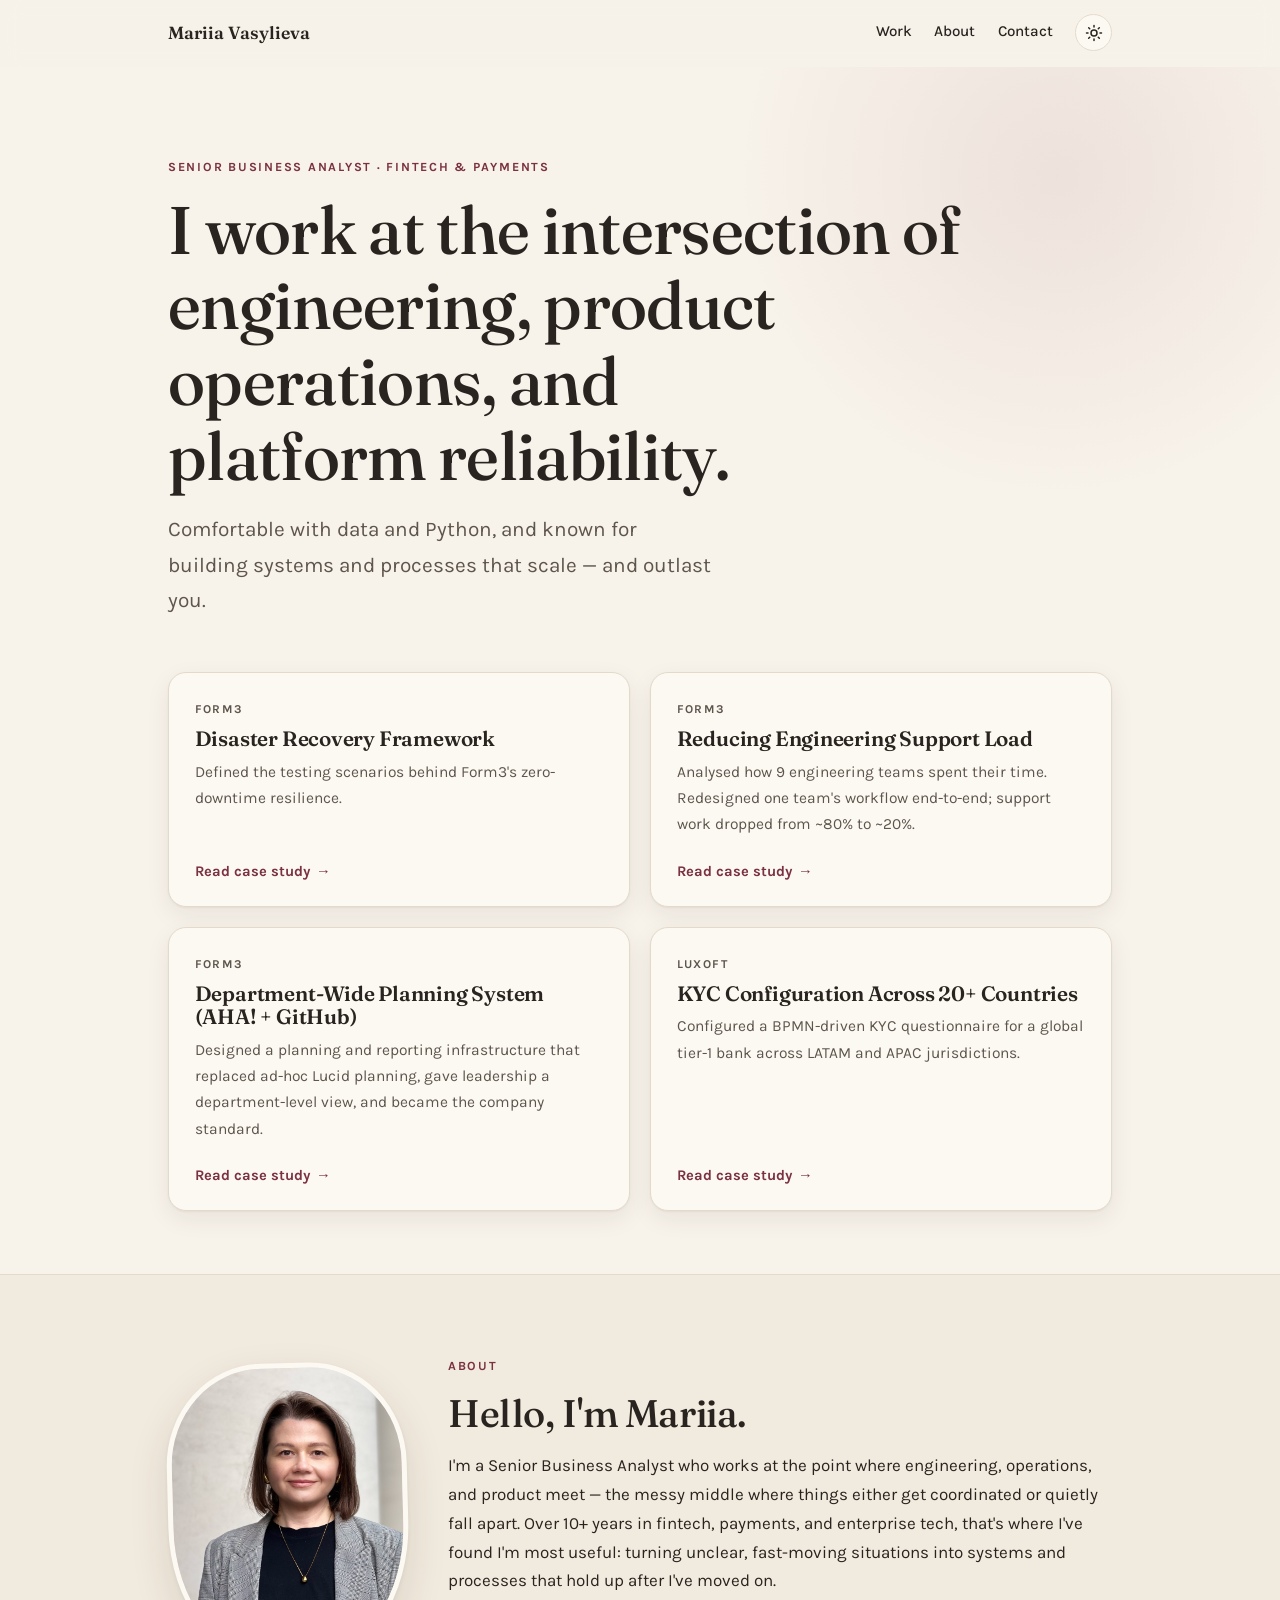
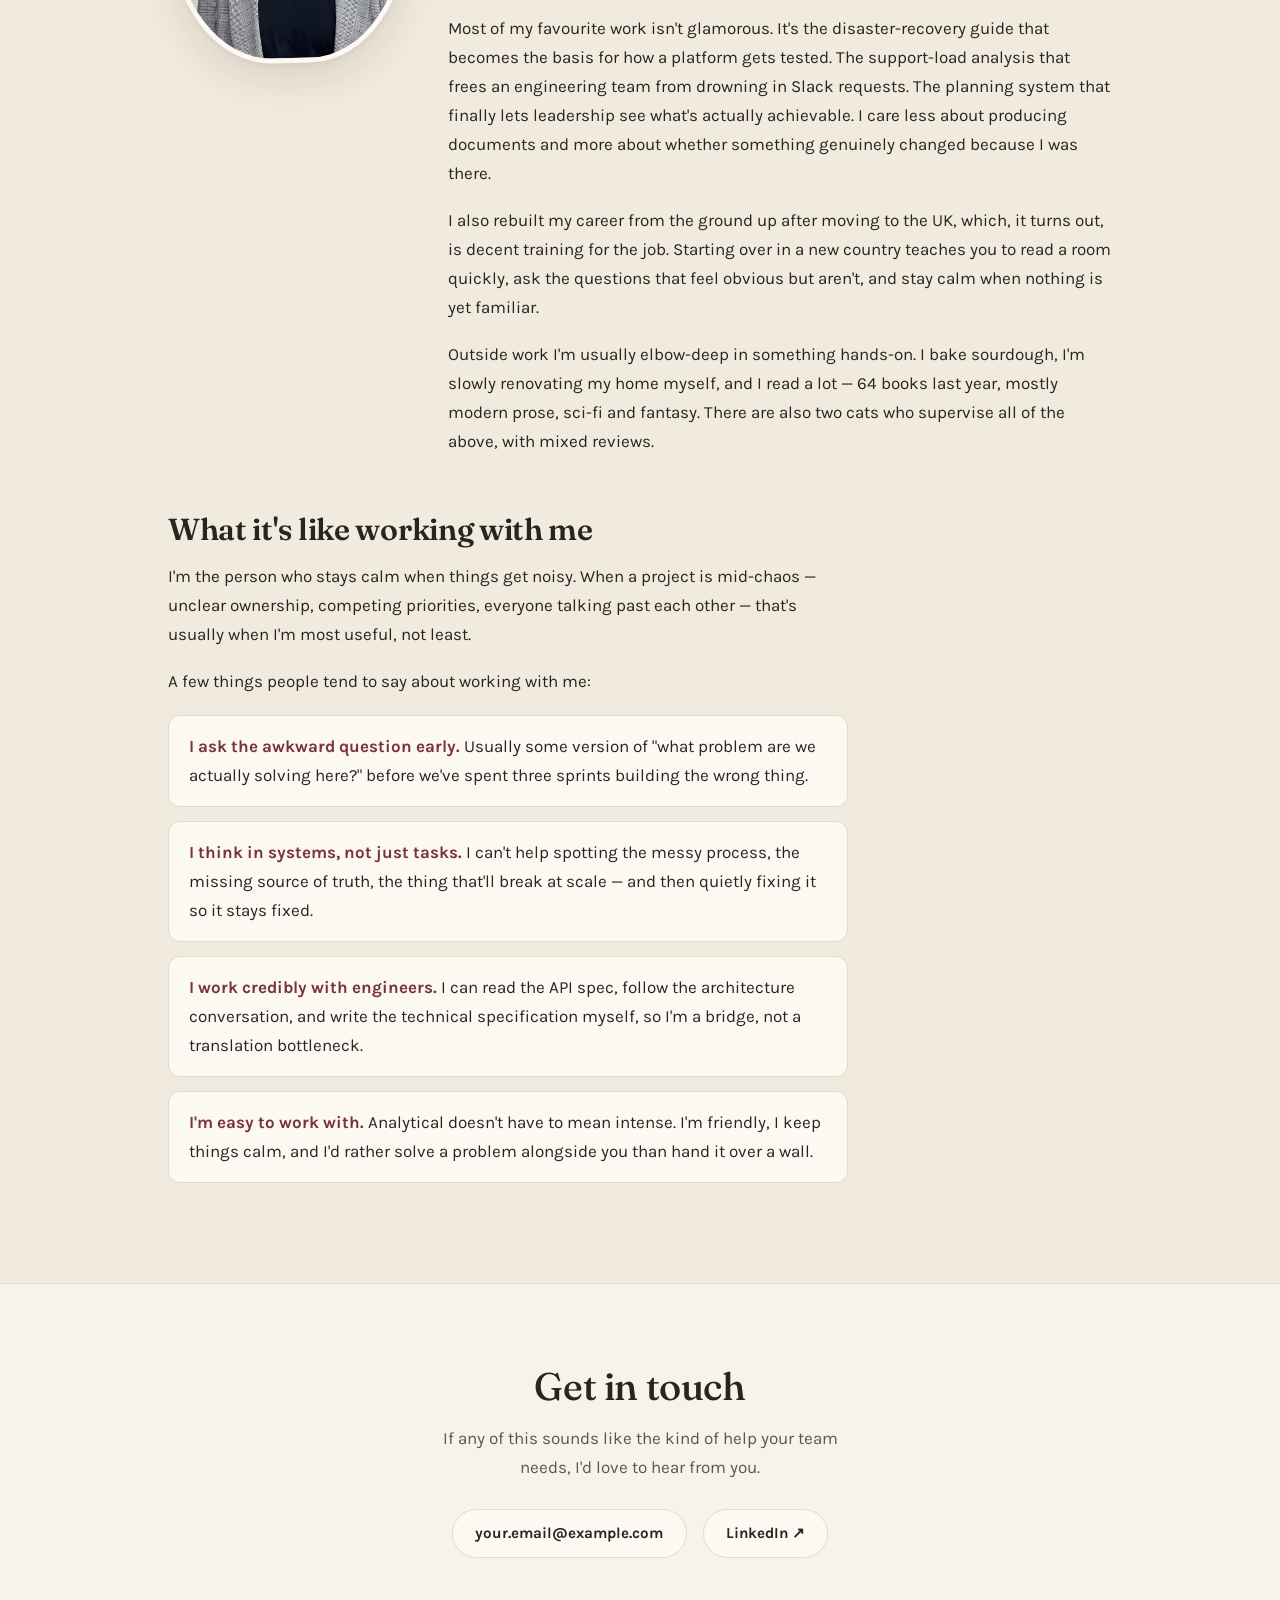
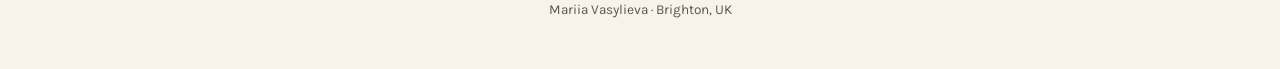
==== index.html @ 014864de "Add files via upload" ====
<!DOCTYPE html>
<html lang="en">
<head>
<meta charset="UTF-8">
<meta name="viewport" content="width=device-width, initial-scale=1.0">
<title>Mariia Vasylieva — Senior Business Analyst</title>
<meta name="description" content="Senior Business Analyst working at the intersection of engineering, product operations, and platform reliability. 10+ years in fintech, payments, and enterprise tech.">
<link rel="preconnect" href="https://fonts.googleapis.com">
<link rel="preconnect" href="https://fonts.gstatic.com" crossorigin>
<link href="https://fonts.googleapis.com/css2?family=Fraunces:ital,opsz,wght@0,9..144,400;0,9..144,500;0,9..144,600;1,9..144,400;1,9..144,500&family=Karla:ital,wght@0,400;0,500;0,700;1,400&display=swap" rel="stylesheet">
<link rel="stylesheet" href="styles.css">
<script>
(function () {
  try {
    var t = localStorage.getItem('theme');
    if (t === 'dark' || (!t && window.matchMedia('(prefers-color-scheme: dark)').matches)) {
      document.documentElement.setAttribute('data-theme', 'dark');
    }
  } catch (e) {}
})();
</script>
<!-- ===== Analytics (currently disabled) =====
To enable, uncomment one or both blocks below and replace the placeholder IDs.

1) Microsoft Clarity — session recordings, scroll depth, time on page.
   Sign up free at clarity.microsoft.com, then replace CLARITY_PROJECT_ID:
<script type="text/javascript">
(function(c,l,a,r,i,t,y){
  c[a]=c[a]||function(){(c[a].q=c[a].q||[]).push(arguments)};
  t=l.createElement(r);t.async=1;t.src="https://www.clarity.ms/tag/"+i;
  y=l.getElementsByTagName(r)[0];y.parentNode.insertBefore(t,y);
})(window, document, "clarity", "script", "CLARITY_PROJECT_ID");
</script>

2) GoatCounter — simple, privacy-friendly visit counts (no cookie banner needed).
   Sign up free at goatcounter.com, then replace YOURCODE:
<script data-goatcounter="https://YOURCODE.goatcounter.com/count" async src="//gc.zgo.at/count.js"></script>
===== end analytics ===== -->
</head>
<body>
<a class="skip-link" href="#work">Skip to content</a>

<header class="site-header" id="top">
  <nav class="nav" aria-label="Main">
    <a class="nav-name" href="./">Mariia&nbsp;Vasylieva</a>
    <div class="nav-links">
      <a href="#work">Work</a>
      <a href="#about">About</a>
      <a href="#contact">Contact</a>
      <button class="theme-toggle" id="theme-toggle" type="button" aria-label="Switch to dark mode">
        <svg class="icon-sun" width="18" height="18" viewBox="0 0 24 24" fill="none" stroke="currentColor" stroke-width="2" stroke-linecap="round" aria-hidden="true"><circle cx="12" cy="12" r="4"/><path d="M12 2v2M12 20v2M4.9 4.9l1.4 1.4M17.7 17.7l1.4 1.4M2 12h2M20 12h2M4.9 19.1l1.4-1.4M17.7 6.3l1.4-1.4"/></svg>
        <svg class="icon-moon" width="18" height="18" viewBox="0 0 24 24" fill="none" stroke="currentColor" stroke-width="2" stroke-linecap="round" stroke-linejoin="round" aria-hidden="true"><path d="M21 12.8A9 9 0 1 1 11.2 3a7 7 0 0 0 9.8 9.8z"/></svg>
      </button>
    </div>
  </nav>
</header>

<main>

<!-- ============ HERO ============ -->
<section class="hero" aria-labelledby="hero-heading">
  <div class="container" data-stagger>
    <p class="eyebrow">Senior Business Analyst · Fintech &amp; Payments</p>
    <h1 id="hero-heading">I work at the intersection of engineering, product operations, and platform&nbsp;reliability.</h1>
    <p class="hero-sub">Comfortable with data and Python, and known for building systems and processes that scale — and outlast you.</p>
  </div>

  <div class="container tiles-wrap reveal" id="work">
    <h2 class="visually-hidden">Case studies</h2>
    <div class="tiles">
      <a class="tile" href="disaster-recovery/">
        <span class="tile-org">Form3</span>
        <h3>Disaster Recovery Framework</h3>
        <p>Defined the testing scenarios behind Form3's zero-downtime resilience.</p>
        <span class="tile-cta">Read case study<span class="arrow" aria-hidden="true">→</span></span>
      </a>
      <a class="tile" href="support-workload/">
        <span class="tile-org">Form3</span>
        <h3>Reducing Engineering Support Load</h3>
        <p>Analysed how 9 engineering teams spent their time. Redesigned one team's workflow end-to-end; support work dropped from ~80% to ~20%.</p>
        <span class="tile-cta">Read case study<span class="arrow" aria-hidden="true">→</span></span>
      </a>
      <a class="tile" href="planning-system/">
        <span class="tile-org">Form3</span>
        <h3>Department-Wide Planning System (AHA!&nbsp;+&nbsp;GitHub)</h3>
        <p>Designed a planning and reporting infrastructure that replaced ad-hoc Lucid planning, gave leadership a department-level view, and became the company standard.</p>
        <span class="tile-cta">Read case study<span class="arrow" aria-hidden="true">→</span></span>
      </a>
      <a class="tile" href="kyc-configuration/">
        <span class="tile-org">Luxoft</span>
        <h3>KYC Configuration Across 20+ Countries</h3>
        <p>Configured a BPMN-driven KYC questionnaire for a global tier-1 bank across LATAM and APAC jurisdictions.</p>
        <span class="tile-cta">Read case study<span class="arrow" aria-hidden="true">→</span></span>
      </a>
    </div>
  </div>
</section>

<!-- ============ ABOUT ============ -->
<section class="about reveal" id="about" aria-labelledby="about-heading">
  <div class="container">

    <!-- Intro video: to enable, delete the `hidden` attribute below and put your
         YouTube video ID in data-youtube-id (the part after watch?v= in the URL). -->
    <div class="video-slot" data-youtube-id="" hidden>
      <button class="video-facade" type="button" aria-label="Play intro video">
        <img src="" alt="" loading="lazy">
        <span class="play" aria-hidden="true">
          <svg width="26" height="26" viewBox="0 0 24 24" fill="currentColor" aria-hidden="true"><path d="M8 5v14l11-7z"/></svg>
        </span>
      </button>
    </div>

    <div class="about-grid">
      <figure class="portrait" id="portrait">
        <img src="assets/mariia.jpg" alt="Portrait of Mariia Vasylieva" id="portrait-img" loading="lazy">
        <span class="portrait-fallback" aria-hidden="true">MV</span>
      </figure>
      <div class="about-copy">
        <p class="eyebrow">About</p>
        <h2 id="about-heading">Hello, I'm Mariia.</h2>
        <p>I'm a Senior Business Analyst who works at the point where engineering, operations, and product meet — the messy middle where things either get coordinated or quietly fall apart. Over 10+ years in fintech, payments, and enterprise tech, that's where I've found I'm most useful: turning unclear, fast-moving situations into systems and processes that hold up after I've moved on.</p>
        <p>Most of my favourite work isn't glamorous. It's the disaster-recovery guide that becomes the basis for how a platform gets tested. The support-load analysis that frees an engineering team from drowning in Slack requests. The planning system that finally lets leadership see what's actually achievable. I care less about producing documents and more about whether something genuinely changed because I was there.</p>
        <p>I also rebuilt my career from the ground up after moving to the UK, which, it turns out, is decent training for the job. Starting over in a new country teaches you to read a room quickly, ask the questions that feel obvious but aren't, and stay calm when nothing is yet familiar.</p>
        <p>Outside work I'm usually elbow-deep in something hands-on. I bake sourdough, I'm slowly renovating my home myself, and I read a lot — 64 books last year, mostly modern prose, sci-fi and fantasy. There are also two cats who supervise all of the above, with mixed reviews.</p>
      </div>
    </div>

    <div class="working-with">
      <h3>What it's like working with me</h3>
      <p>I'm the person who stays calm when things get noisy. When a project is mid-chaos — unclear ownership, competing priorities, everyone talking past each other — that's usually when I'm most useful, not least.</p>
      <p>A few things people tend to say about working with me:</p>
      <ul class="traits">
        <li><strong>I ask the awkward question early.</strong> Usually some version of "what problem are we actually solving here?" before we've spent three sprints building the wrong thing.</li>
        <li><strong>I think in systems, not just tasks.</strong> I can't help spotting the messy process, the missing source of truth, the thing that'll break at scale — and then quietly fixing it so it stays fixed.</li>
        <li><strong>I work credibly with engineers.</strong> I can read the API spec, follow the architecture conversation, and write the technical specification myself, so I'm a bridge, not a translation bottleneck.</li>
        <li><strong>I'm easy to work with.</strong> Analytical doesn't have to mean intense. I'm friendly, I keep things calm, and I'd rather solve a problem alongside you than hand it over a wall.</li>
      </ul>
    </div>
  </div>
</section>

<!-- ============ FOOTER / CONTACT ============ -->
<footer class="site-footer" id="contact" aria-labelledby="contact-heading">
  <div class="container">
    <h2 id="contact-heading">Get in touch</h2>
    <p class="footer-line">If any of this sounds like the kind of help your team needs, I'd love to hear from you.</p>
    <div class="contact-links">
      <!-- TODO: replace with your real email address -->
      <a href="mailto:your.email@example.com">your.email@example.com</a>
      <!-- TODO: replace with your real LinkedIn URL -->
      <a href="https://www.linkedin.com/in/your-profile" target="_blank" rel="noopener">LinkedIn&nbsp;↗</a>
    </div>
    <p class="footer-meta">Mariia Vasylieva · Brighton, UK</p>
  </div>
</footer>

</main>

<script src="js/vendor/gsap.min.js"></script>
<script src="js/vendor/ScrollTrigger.min.js"></script>
<script src="js/vendor/lenis.min.js"></script>
<script src="js/main.js"></script>
</body>
</html>
---- styles.css ----
/* =========================================================
   Mariia Vasylieva — portfolio v2
   Warm paper + mulberry wine · Fraunces + Karla
   Multi-page: home + 4 case studies
   ========================================================= */

:root {
  --bg: #F7F2EA;
  --surface: #FCF9F3;
  --surface-2: #F1EADE;
  --ink: #29241F;
  --muted: #5E554C;
  --accent: #8C3A49;
  --accent-ink: #7A3140;
  --accent-soft: #F0E1DF;
  --line: #E4DACB;
  --shadow: 0 1px 2px rgba(60, 45, 30, 0.05), 0 8px 24px rgba(60, 45, 30, 0.07);
  --shadow-lift: 0 2px 4px rgba(60, 45, 30, 0.06), 0 16px 40px rgba(60, 45, 30, 0.12);
  --radius: 18px;
  --radius-sm: 12px;
  --font-display: "Fraunces", Georgia, serif;
  --font-body: "Karla", "Segoe UI", sans-serif;
}

[data-theme="dark"] {
  --bg: #211D19;
  --surface: #2A2520;
  --surface-2: #322C26;
  --ink: #EDE6DB;
  --muted: #ADA193;
  --accent: #D98D98;
  --accent-ink: #E4A4AD;
  --accent-soft: #3B2C2F;
  --line: #3B342C;
  --shadow: 0 1px 2px rgba(0, 0, 0, 0.25), 0 8px 24px rgba(0, 0, 0, 0.3);
  --shadow-lift: 0 2px 4px rgba(0, 0, 0, 0.3), 0 16px 40px rgba(0, 0, 0, 0.45);
}

/* Smooth cross-page fade in browsers that support cross-document view transitions */
@view-transition { navigation: auto; }

/* ---------- Base ---------- */

*, *::before, *::after { box-sizing: border-box; }

html { scroll-behavior: smooth; }

body {
  margin: 0;
  background: var(--bg);
  color: var(--ink);
  font-family: var(--font-body);
  font-size: 1.0625rem;
  line-height: 1.7;
  -webkit-font-smoothing: antialiased;
  transition: background-color 0.35s ease, color 0.35s ease;
}

.container {
  max-width: 62rem;
  margin: 0 auto;
  padding: 0 1.5rem;
}

.container--narrow { max-width: 46rem; }

h1, h2, h3 {
  font-family: var(--font-display);
  font-weight: 500;
  line-height: 1.12;
  margin: 0 0 1rem;
  letter-spacing: -0.01em;
}

h1 { font-size: clamp(2.4rem, 5.5vw, 4.2rem); }
h2 { font-size: clamp(1.7rem, 3.2vw, 2.4rem); }
h3 { font-size: 1.35rem; font-weight: 600; }

p { margin: 0 0 1.1em; }
p:last-child { margin-bottom: 0; }

a {
  color: var(--accent-ink);
  text-decoration-thickness: 1px;
  text-underline-offset: 3px;
}
a:hover { text-decoration-thickness: 2px; }

ul { padding-left: 1.2rem; margin: 0 0 1.1em; }
li { margin-bottom: 0.55em; }
li:last-child { margin-bottom: 0; }

ol.process {
  padding-left: 1.4rem;
  margin: 0 0 1.1em;
}
ol.process li { margin-bottom: 0.8em; padding-left: 0.3rem; }
ol.process li::marker {
  font-family: var(--font-display);
  font-style: italic;
  color: var(--accent-ink);
  font-size: 1.05em;
}

::selection { background: var(--accent); color: #fff; }

.eyebrow {
  font-family: var(--font-body);
  font-weight: 700;
  font-size: 0.78rem;
  letter-spacing: 0.14em;
  text-transform: uppercase;
  color: var(--accent-ink);
  margin: 0 0 0.9rem;
}

.visually-hidden {
  position: absolute;
  width: 1px; height: 1px;
  overflow: hidden;
  clip: rect(0 0 0 0);
  white-space: nowrap;
}

.skip-link {
  position: absolute;
  left: 1rem;
  top: -3rem;
  background: var(--accent);
  color: #fff;
  padding: 0.5rem 1rem;
  border-radius: var(--radius-sm);
  z-index: 100;
  transition: top 0.2s ease;
}
.skip-link:focus { top: 1rem; }

:focus-visible {
  outline: 2px solid var(--accent);
  outline-offset: 3px;
  border-radius: 4px;
}

section[id], footer[id] { scroll-margin-top: 5rem; }

/* ---------- Header ---------- */

.site-header {
  position: sticky;
  top: 0;
  z-index: 50;
  background: color-mix(in srgb, var(--bg) 82%, transparent);
  backdrop-filter: blur(10px);
  -webkit-backdrop-filter: blur(10px);
  border-bottom: 1px solid transparent;
  transition: border-color 0.3s ease, background-color 0.35s ease;
}
.site-header.scrolled { border-bottom-color: var(--line); }

.nav {
  max-width: 62rem;
  margin: 0 auto;
  padding: 0.9rem 1.5rem;
  display: flex;
  align-items: center;
  justify-content: space-between;
  gap: 1rem;
}

.nav-name {
  font-family: var(--font-display);
  font-weight: 600;
  font-size: 1.1rem;
  color: var(--ink);
  text-decoration: none;
}
.nav-name:hover { color: var(--accent-ink); }

.nav-links { display: flex; align-items: center; gap: 1.4rem; }
.nav-links a {
  color: var(--ink);
  text-decoration: none;
  font-weight: 500;
  font-size: 0.95rem;
  padding: 0.2rem 0;
  border-bottom: 2px solid transparent;
  transition: border-color 0.2s ease, color 0.2s ease;
}
.nav-links a:hover { color: var(--accent-ink); border-bottom-color: var(--accent); }

.theme-toggle {
  display: grid;
  place-items: center;
  width: 2.3rem;
  height: 2.3rem;
  border: 1px solid var(--line);
  border-radius: 50%;
  background: var(--surface);
  color: var(--ink);
  cursor: pointer;
  transition: background-color 0.2s ease, transform 0.2s ease;
}
.theme-toggle:hover { background: var(--surface-2); transform: rotate(12deg); }
.icon-moon { display: none; }
[data-theme="dark"] .icon-moon { display: block; }
[data-theme="dark"] .icon-sun { display: none; }

/* ---------- Home hero ---------- */

.hero {
  padding: clamp(4rem, 10vh, 7rem) 0 clamp(3rem, 7vh, 5rem);
  position: relative;
  overflow: hidden;
}

.hero::before {
  content: "";
  position: absolute;
  top: -20%;
  right: -10%;
  width: 55vw;
  height: 55vw;
  max-width: 700px;
  max-height: 700px;
  background: radial-gradient(circle, color-mix(in srgb, var(--accent) 9%, transparent) 0%, transparent 65%);
  pointer-events: none;
}

.hero .container { position: relative; }
.hero h1 { max-width: 20ch; }

.hero-sub {
  font-size: clamp(1.1rem, 2vw, 1.3rem);
  color: var(--muted);
  max-width: 46ch;
  margin-top: 1.2rem;
}

/* Pre-hidden for the GSAP entrance; JS reveals immediately if GSAP is absent */
.js [data-stagger] > * { opacity: 0; }
.no-motion [data-stagger] > *,
html:not(.js) [data-stagger] > * { opacity: 1; }

/* ---------- Tiles ---------- */

.tiles-wrap { margin-top: clamp(2.5rem, 6vh, 4rem); }

.tiles {
  display: grid;
  grid-template-columns: 1fr 1fr;
  gap: 1.25rem;
}

.tile {
  position: relative;
  display: flex;
  flex-direction: column;
  gap: 0.5rem;
  padding: 1.6rem 1.6rem 1.4rem;
  background: var(--surface);
  border: 1px solid var(--line);
  border-radius: var(--radius);
  box-shadow: var(--shadow);
  color: var(--ink);
  text-decoration: none;
  overflow: hidden;
  transition: transform 0.25s ease, box-shadow 0.25s ease, border-color 0.25s ease;
}

.tile::before {
  content: "";
  position: absolute;
  inset: 0;
  background: radial-gradient(220px circle at var(--mx, 50%) var(--my, 50%),
              color-mix(in srgb, var(--accent) 7%, transparent), transparent 70%);
  opacity: 0;
  transition: opacity 0.3s ease;
  pointer-events: none;
}
.tile:hover::before { opacity: 1; }

.tile:hover {
  transform: translateY(-4px);
  box-shadow: var(--shadow-lift);
  border-color: color-mix(in srgb, var(--accent) 35%, var(--line));
}

.tile-org {
  font-size: 0.75rem;
  font-weight: 700;
  letter-spacing: 0.12em;
  text-transform: uppercase;
  color: var(--muted);
}

.tile h3 { font-size: 1.3rem; margin: 0; }

.tile p {
  color: var(--muted);
  font-size: 0.97rem;
  margin: 0;
  flex-grow: 1;
}

.tile-cta {
  margin-top: 0.8rem;
  font-weight: 700;
  font-size: 0.92rem;
  color: var(--accent-ink);
  display: inline-flex;
  align-items: center;
  gap: 0.4rem;
}
.tile .arrow { display: inline-block; transition: transform 0.25s ease; }
.tile:hover .arrow { transform: translateX(4px); }

/* ---------- Case study pages ---------- */

.case-hero {
  padding: clamp(3.5rem, 9vh, 6rem) 0 clamp(2rem, 5vh, 3rem);
  position: relative;
  overflow: hidden;
}
.case-hero::before {
  content: "";
  position: absolute;
  top: -30%;
  left: -15%;
  width: 50vw;
  height: 50vw;
  max-width: 620px;
  max-height: 620px;
  background: radial-gradient(circle, color-mix(in srgb, var(--accent) 8%, transparent) 0%, transparent 65%);
  pointer-events: none;
}
.case-hero .container { position: relative; }
.case-hero h1 { max-width: 18ch; }

.case-lede {
  font-size: clamp(1.1rem, 2vw, 1.25rem);
  color: var(--muted);
  max-width: 58ch;
  margin-top: 1.1rem;
}

/* At-a-glance stat strip */
.glance {
  display: grid;
  grid-template-columns: repeat(auto-fit, minmax(180px, 1fr));
  gap: 1.25rem;
  margin: clamp(2rem, 5vh, 3rem) 0 0;
  padding: 1.75rem 0 0;
  border-top: 1px solid var(--line);
}

.stat { display: flex; flex-direction: column; gap: 0.3rem; }

.stat-number {
  font-family: var(--font-display);
  font-weight: 500;
  font-size: clamp(2.2rem, 4.5vw, 3.2rem);
  line-height: 1;
  color: var(--accent-ink);
  font-variant-numeric: tabular-nums;
}

.stat-number .stat-small {
  font-size: 0.55em;
  color: var(--muted);
}

.stat-label {
  font-size: 0.9rem;
  color: var(--muted);
  max-width: 26ch;
  line-height: 1.45;
}

/* Narrative sections: The problem / What I did / What changed */
.narrative {
  padding: clamp(2.5rem, 7vh, 4.5rem) 0;
}
.narrative + .narrative { padding-top: 0; }

.narrative h2 {
  position: relative;
  padding-top: 1.4rem;
  margin-bottom: 1.4rem;
}
.narrative h2::before {
  content: "";
  position: absolute;
  top: 0;
  left: 0;
  width: 3.5rem;
  height: 3px;
  border-radius: 2px;
  background: var(--accent);
}

.narrative .prose { max-width: 68ch; }

/* Pull-out insight line */
.pull {
  margin: clamp(2rem, 6vh, 3.5rem) auto;
  max-width: 46rem;
  padding: 0 1.5rem;
}
.pull p {
  font-family: var(--font-display);
  font-style: italic;
  font-weight: 500;
  font-size: clamp(1.35rem, 2.6vw, 1.8rem);
  line-height: 1.35;
  color: var(--ink);
  border-left: 3px solid var(--accent);
  padding-left: 1.25rem;
  margin: 0;
}

/* Proof / verification block */
.proof {
  background: var(--surface);
  border: 1px solid var(--line);
  border-radius: var(--radius);
  padding: 1.4rem 1.6rem;
  margin-top: 1.75rem;
  box-shadow: var(--shadow);
  max-width: 68ch;
}
.proof-label {
  font-weight: 700;
  font-size: 0.78rem;
  letter-spacing: 0.14em;
  text-transform: uppercase;
  color: var(--accent-ink);
  margin-bottom: 0.5rem;
}
.proof p { font-size: 0.97rem; color: var(--muted); }
.proof-links {
  display: flex;
  flex-wrap: wrap;
  gap: 0.6rem 1.5rem;
  margin-top: 0.75rem;
  font-weight: 700;
  font-size: 0.95rem;
}

/* Highlighted result */
.result-highlight {
  background: var(--accent-soft);
  border-radius: var(--radius-sm);
  padding: 0.7rem 0.9rem;
  list-style-position: inside;
  margin-left: -0.9rem;
}

/* ---------- Diagrams ---------- */

.diagram-figure {
  margin: clamp(1.5rem, 4vh, 2.5rem) 0;
  padding: clamp(1.25rem, 3vw, 2rem);
  background: var(--surface);
  border: 1px solid var(--line);
  border-radius: var(--radius);
  box-shadow: var(--shadow);
}

.diagram-figure svg {
  width: 100%;
  height: auto;
  display: block;
}

.diagram-figure figcaption {
  margin-top: 1rem;
  font-size: 0.88rem;
  color: var(--muted);
  text-align: center;
}

/* Diagram vocabulary (SVG elements pick these up because they're inline) */
.diag text {
  font-family: var(--font-body);
  fill: var(--ink);
  font-size: 14px;
}
.diag .t-muted { fill: var(--muted); font-size: 12.5px; }
.diag .t-strong { font-weight: 700; }
.diag .t-accent { fill: var(--accent-ink); font-weight: 700; }
.diag .node {
  fill: var(--surface-2);
  stroke: var(--line);
  stroke-width: 1.5;
}
.diag .node--accent {
  fill: var(--accent-soft);
  stroke: var(--accent);
}
.diag .edge {
  fill: none;
  stroke: var(--muted);
  stroke-width: 1.5;
}
.diag .edge--accent { stroke: var(--accent); stroke-width: 2; }
.diag .edge--chaos { stroke-dasharray: 4 4; opacity: 0.75; }

/* Draw-in animation: paths with pathLength="1" and class="draw" */
.diag .draw {
  stroke-dasharray: 1;
  stroke-dashoffset: 1;
  transition: stroke-dashoffset 1.1s ease 0.15s;
}
.diagram-figure.in .diag .draw { stroke-dashoffset: 0; }

.no-motion .diag .draw { stroke-dashoffset: 0; transition: none; }

/* ---------- Prev / next pager ---------- */

.pager {
  border-top: 1px solid var(--line);
  padding: clamp(2rem, 6vh, 3rem) 0;
}
.pager-grid {
  display: grid;
  grid-template-columns: 1fr 1fr;
  gap: 1.25rem;
}
.pager a {
  display: flex;
  flex-direction: column;
  gap: 0.25rem;
  padding: 1.25rem 1.5rem;
  background: var(--surface);
  border: 1px solid var(--line);
  border-radius: var(--radius);
  text-decoration: none;
  color: var(--ink);
  transition: transform 0.25s ease, box-shadow 0.25s ease, border-color 0.25s ease;
}
.pager a:hover {
  transform: translateY(-3px);
  box-shadow: var(--shadow);
  border-color: color-mix(in srgb, var(--accent) 35%, var(--line));
}
.pager .dir {
  font-size: 0.78rem;
  font-weight: 700;
  letter-spacing: 0.12em;
  text-transform: uppercase;
  color: var(--muted);
}
.pager .dest {
  font-family: var(--font-display);
  font-weight: 600;
  font-size: 1.15rem;
}
.pager a.next { text-align: right; align-items: flex-end; }
.pager a.only { grid-column: 2; }

/* ---------- About ---------- */

.about {
  padding: clamp(3.5rem, 9vh, 6rem) 0;
  border-top: 1px solid var(--line);
  background: var(--surface-2);
  transition: background-color 0.35s ease;
}

.about-grid {
  display: grid;
  grid-template-columns: 240px 1fr;
  gap: 2.5rem;
  align-items: start;
}

.portrait {
  position: relative;
  margin: 0.4rem 0 0;
  width: 240px;
  aspect-ratio: 4 / 5;
  border-radius: 40% 40% 42% 42% / 34% 34% 46% 46%;
  overflow: hidden;
  border: 5px solid var(--surface);
  box-shadow: var(--shadow-lift);
  background: var(--accent-soft);
  transform: rotate(-1.5deg);
}
.portrait img { width: 100%; height: 100%; object-fit: cover; display: block; }
.portrait-fallback {
  position: absolute;
  inset: 0;
  display: none;
  place-items: center;
  font-family: var(--font-display);
  font-style: italic;
  font-size: 3rem;
  color: var(--accent);
}
.portrait.no-photo img { display: none; }
.portrait.no-photo .portrait-fallback { display: grid; }

/* Intro video slot — hidden until data-youtube-id is filled in */
.video-slot {
  margin: 0 0 2.5rem;
}
.video-slot[hidden] { display: none; }
.video-facade {
  position: relative;
  aspect-ratio: 16 / 9;
  border-radius: var(--radius);
  overflow: hidden;
  border: 1px solid var(--line);
  box-shadow: var(--shadow-lift);
  background: var(--ink);
  cursor: pointer;
  padding: 0;
  width: 100%;
  display: block;
}
.video-facade img {
  width: 100%;
  height: 100%;
  object-fit: cover;
  display: block;
  opacity: 0.92;
  transition: opacity 0.3s ease, transform 0.4s ease;
}
.video-facade:hover img { opacity: 1; transform: scale(1.02); }
.video-facade .play {
  position: absolute;
  top: 50%;
  left: 50%;
  transform: translate(-50%, -50%);
  width: 4.5rem;
  height: 4.5rem;
  border-radius: 50%;
  background: color-mix(in srgb, var(--accent) 92%, black);
  display: grid;
  place-items: center;
  color: #fff;
  transition: transform 0.25s ease;
}
.video-facade:hover .play { transform: translate(-50%, -50%) scale(1.08); }
.video-slot iframe {
  width: 100%;
  aspect-ratio: 16 / 9;
  border: 0;
  border-radius: var(--radius);
  box-shadow: var(--shadow-lift);
  display: block;
}

.working-with { margin-top: 3.5rem; max-width: 68ch; }
.working-with h3 { font-size: clamp(1.5rem, 2.6vw, 1.9rem); }

.traits {
  list-style: none;
  padding: 0;
  display: flex;
  flex-direction: column;
  gap: 0.9rem;
}
.traits li {
  background: var(--surface);
  border: 1px solid var(--line);
  border-radius: var(--radius-sm);
  padding: 1rem 1.25rem;
  margin: 0;
}
.traits strong { color: var(--accent-ink); }

/* ---------- Footer ---------- */

.site-footer {
  padding: clamp(3.5rem, 9vh, 5.5rem) 0 3rem;
  border-top: 1px solid var(--line);
  text-align: center;
}

.footer-line {
  color: var(--muted);
  max-width: 44ch;
  margin: 0 auto 1.75rem;
}

.contact-links {
  display: flex;
  flex-wrap: wrap;
  justify-content: center;
  gap: 1rem;
  margin-bottom: 2.5rem;
}
.contact-links a {
  display: inline-block;
  padding: 0.65rem 1.4rem;
  border: 1px solid var(--line);
  border-radius: 999px;
  background: var(--surface);
  color: var(--ink);
  text-decoration: none;
  font-weight: 700;
  font-size: 0.95rem;
  transition: transform 0.2s ease, box-shadow 0.2s ease, border-color 0.2s ease;
}
.contact-links a:hover {
  transform: translateY(-2px);
  box-shadow: var(--shadow);
  border-color: color-mix(in srgb, var(--accent) 40%, var(--line));
  color: var(--accent-ink);
}

.footer-meta { color: var(--muted); font-size: 0.85rem; }

/* ---------- Scroll reveals (fallback path without GSAP) ---------- */

.reveal { opacity: 0; transform: translateY(24px); }
.reveal.in {
  opacity: 1;
  transform: none;
  transition: opacity 0.7s ease, transform 0.7s ease;
}
/* When GSAP owns the reveals it removes .reveal styling via inline styles */
.no-motion .reveal, html:not(.js) .reveal { opacity: 1; transform: none; }

/* ---------- Reduced motion ---------- */

@media (prefers-reduced-motion: reduce) {
  html { scroll-behavior: auto; }
  .reveal { opacity: 1; transform: none; transition: none; }
  [data-stagger] > * { opacity: 1 !important; transform: none !important; }
  .tile, .tile .arrow, .contact-links a, .theme-toggle, .pager a { transition: none; }
  .tile:hover, .pager a:hover { transform: none; }
  .tile::before { display: none; }
  .diag .draw { stroke-dashoffset: 0; transition: none; }
  .video-facade img, .video-facade .play { transition: none; }
}

/* ---------- Responsive ---------- */

@media (max-width: 760px) {
  .tiles { grid-template-columns: 1fr; }

  .about-grid {
    grid-template-columns: 1fr;
    justify-items: center;
  }
  .portrait { width: 200px; }
  .about-copy { width: 100%; }

  .glance { grid-template-columns: 1fr 1fr; }

  .pager-grid { grid-template-columns: 1fr; }
  .pager a.next, .pager a.only { grid-column: auto; text-align: left; align-items: flex-start; }

  .nav-links { gap: 1rem; }
  .nav-links a { font-size: 0.9rem; }
}

@media (max-width: 460px) {
  .glance { grid-template-columns: 1fr; }
}
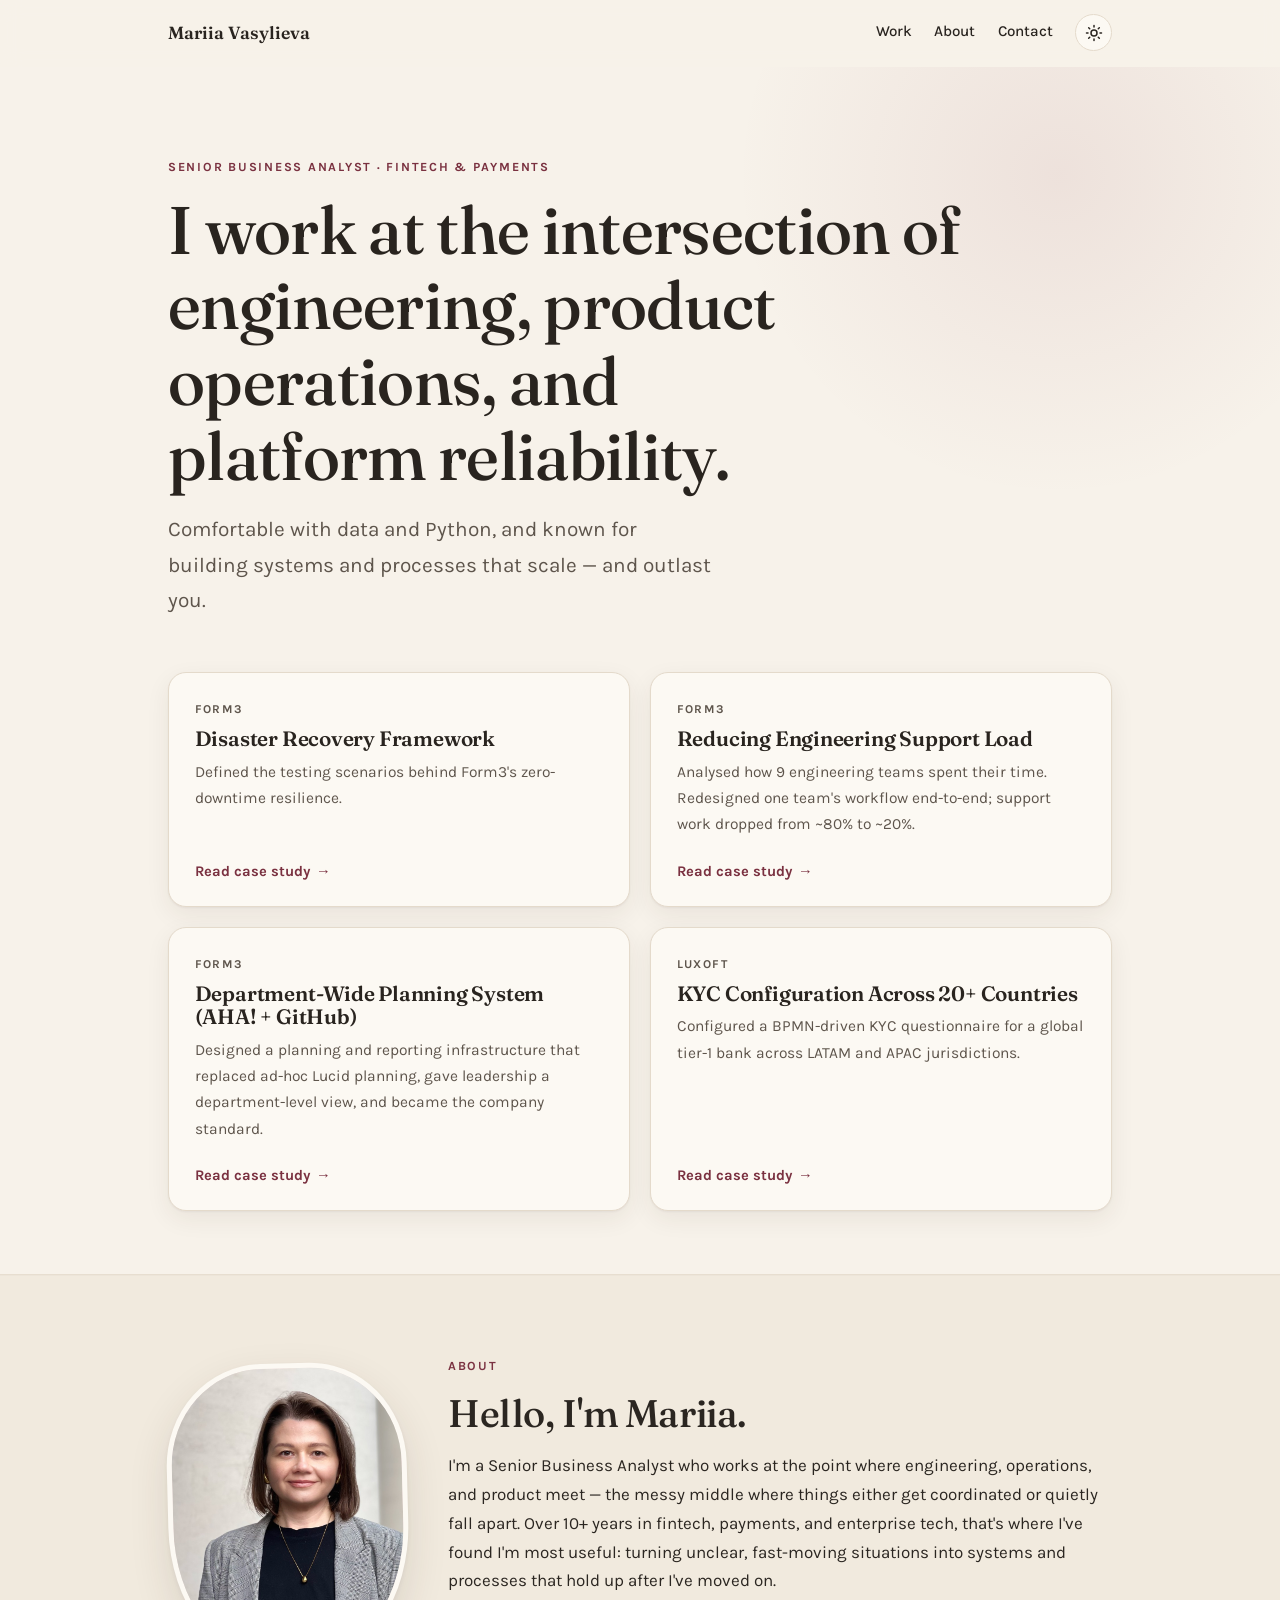
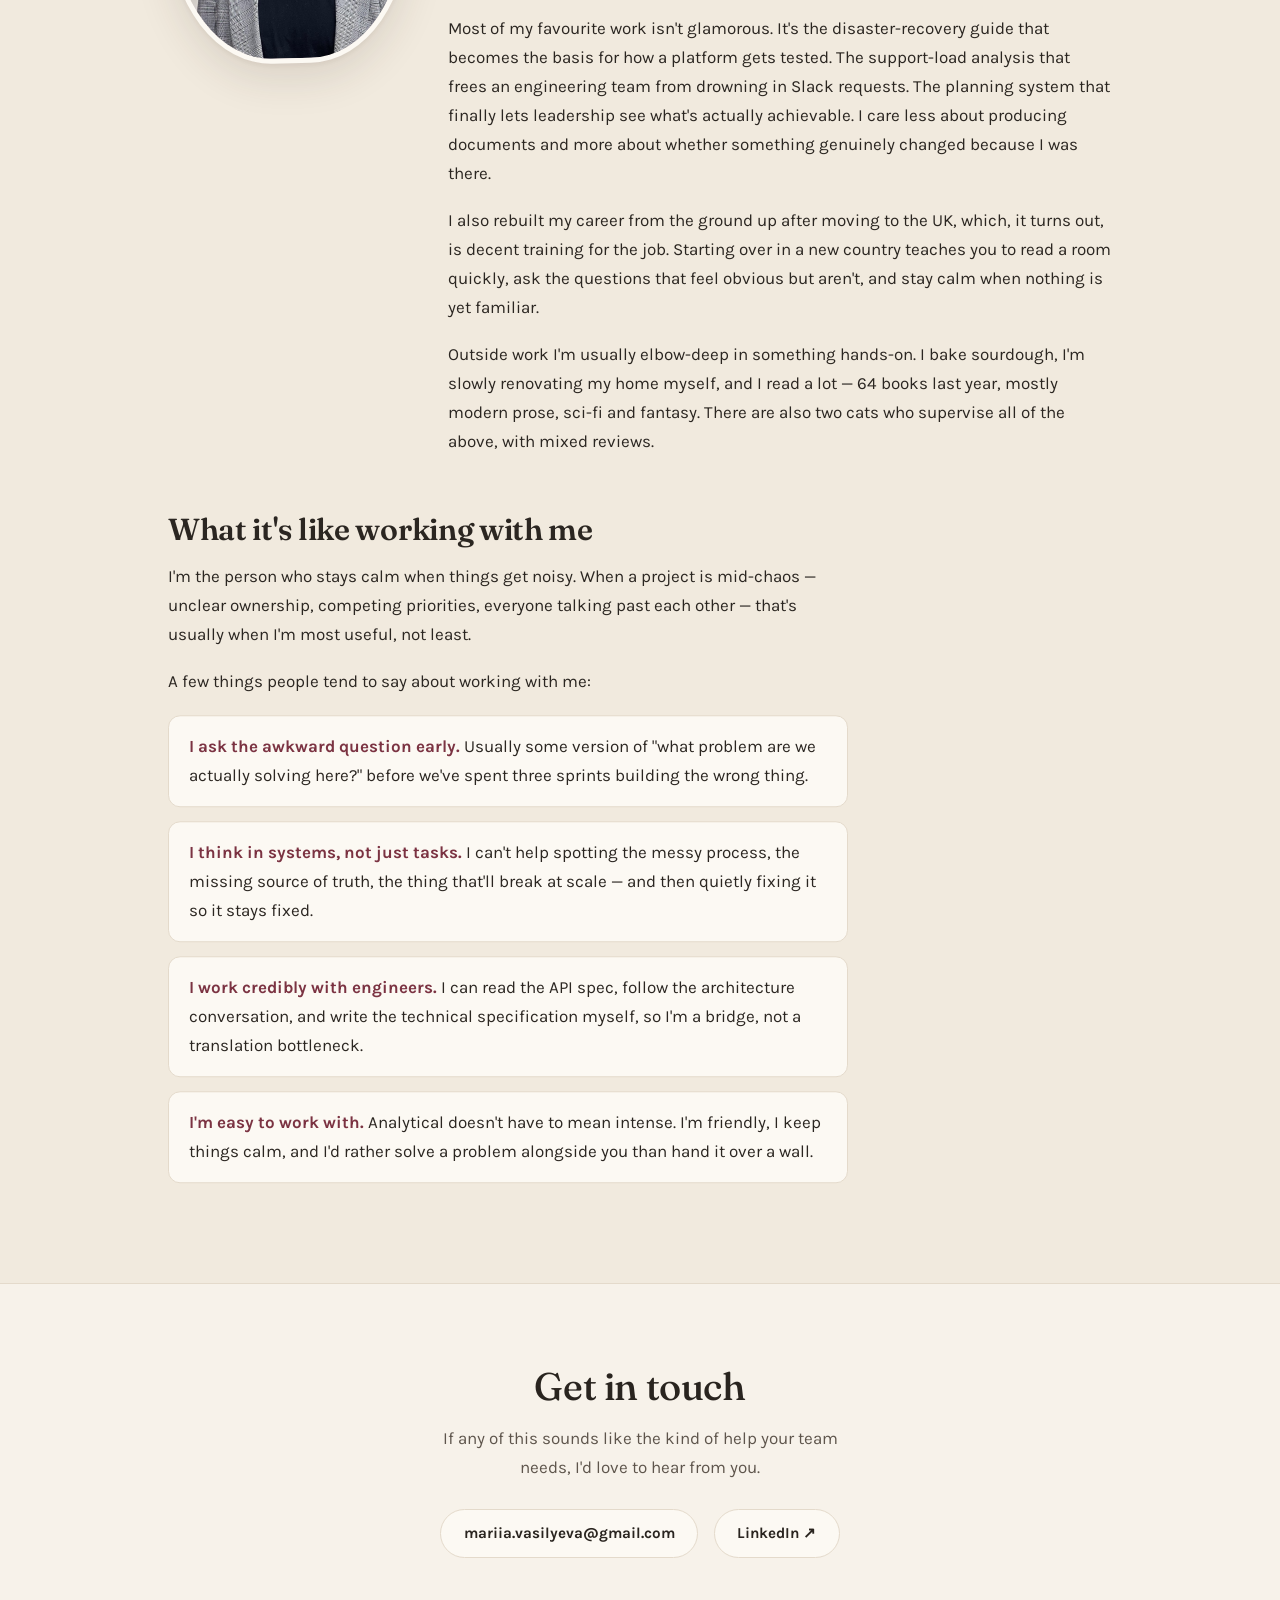
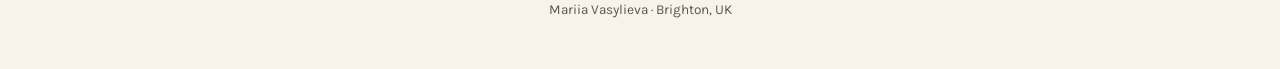
==== commit 8af193fa: "Update contact information in index.html" ====
--- a/index.html
+++ b/index.html
@@ -146,10 +146,8 @@
     <h2 id="contact-heading">Get in touch</h2>
     <p class="footer-line">If any of this sounds like the kind of help your team needs, I'd love to hear from you.</p>
     <div class="contact-links">
-      <!-- TODO: replace with your real email address -->
-      <a href="mailto:your.email@example.com">your.email@example.com</a>
-      <!-- TODO: replace with your real LinkedIn URL -->
-      <a href="https://www.linkedin.com/in/your-profile" target="_blank" rel="noopener">LinkedIn&nbsp;↗</a>
+      <a href="mailto:mariia.vasilyeva@gmail.com">mariia.vasilyeva@gmail.com</a>
+      <a href="https://www.linkedin.com/in/mariia-vasylieva/" target="_blank" rel="noopener">LinkedIn&nbsp;↗</a>
     </div>
     <p class="footer-meta">Mariia Vasylieva · Brighton, UK</p>
   </div>
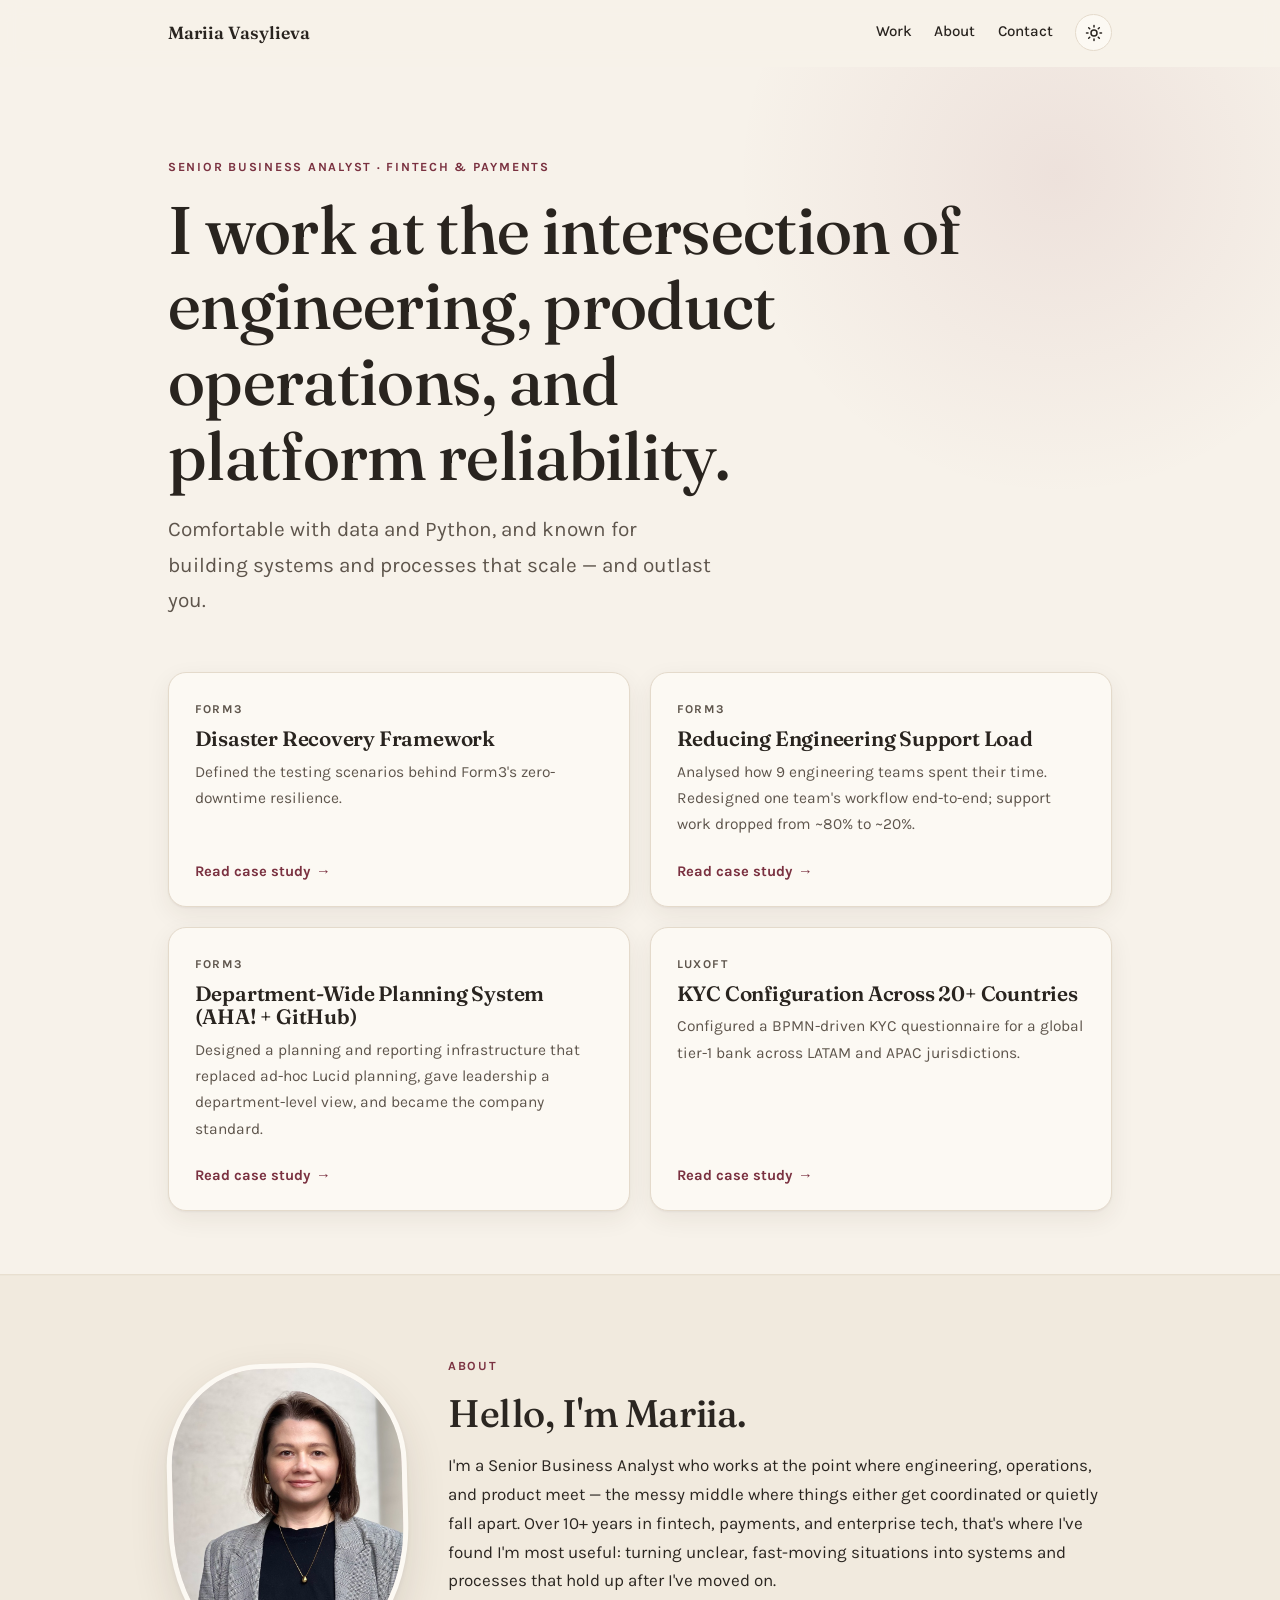
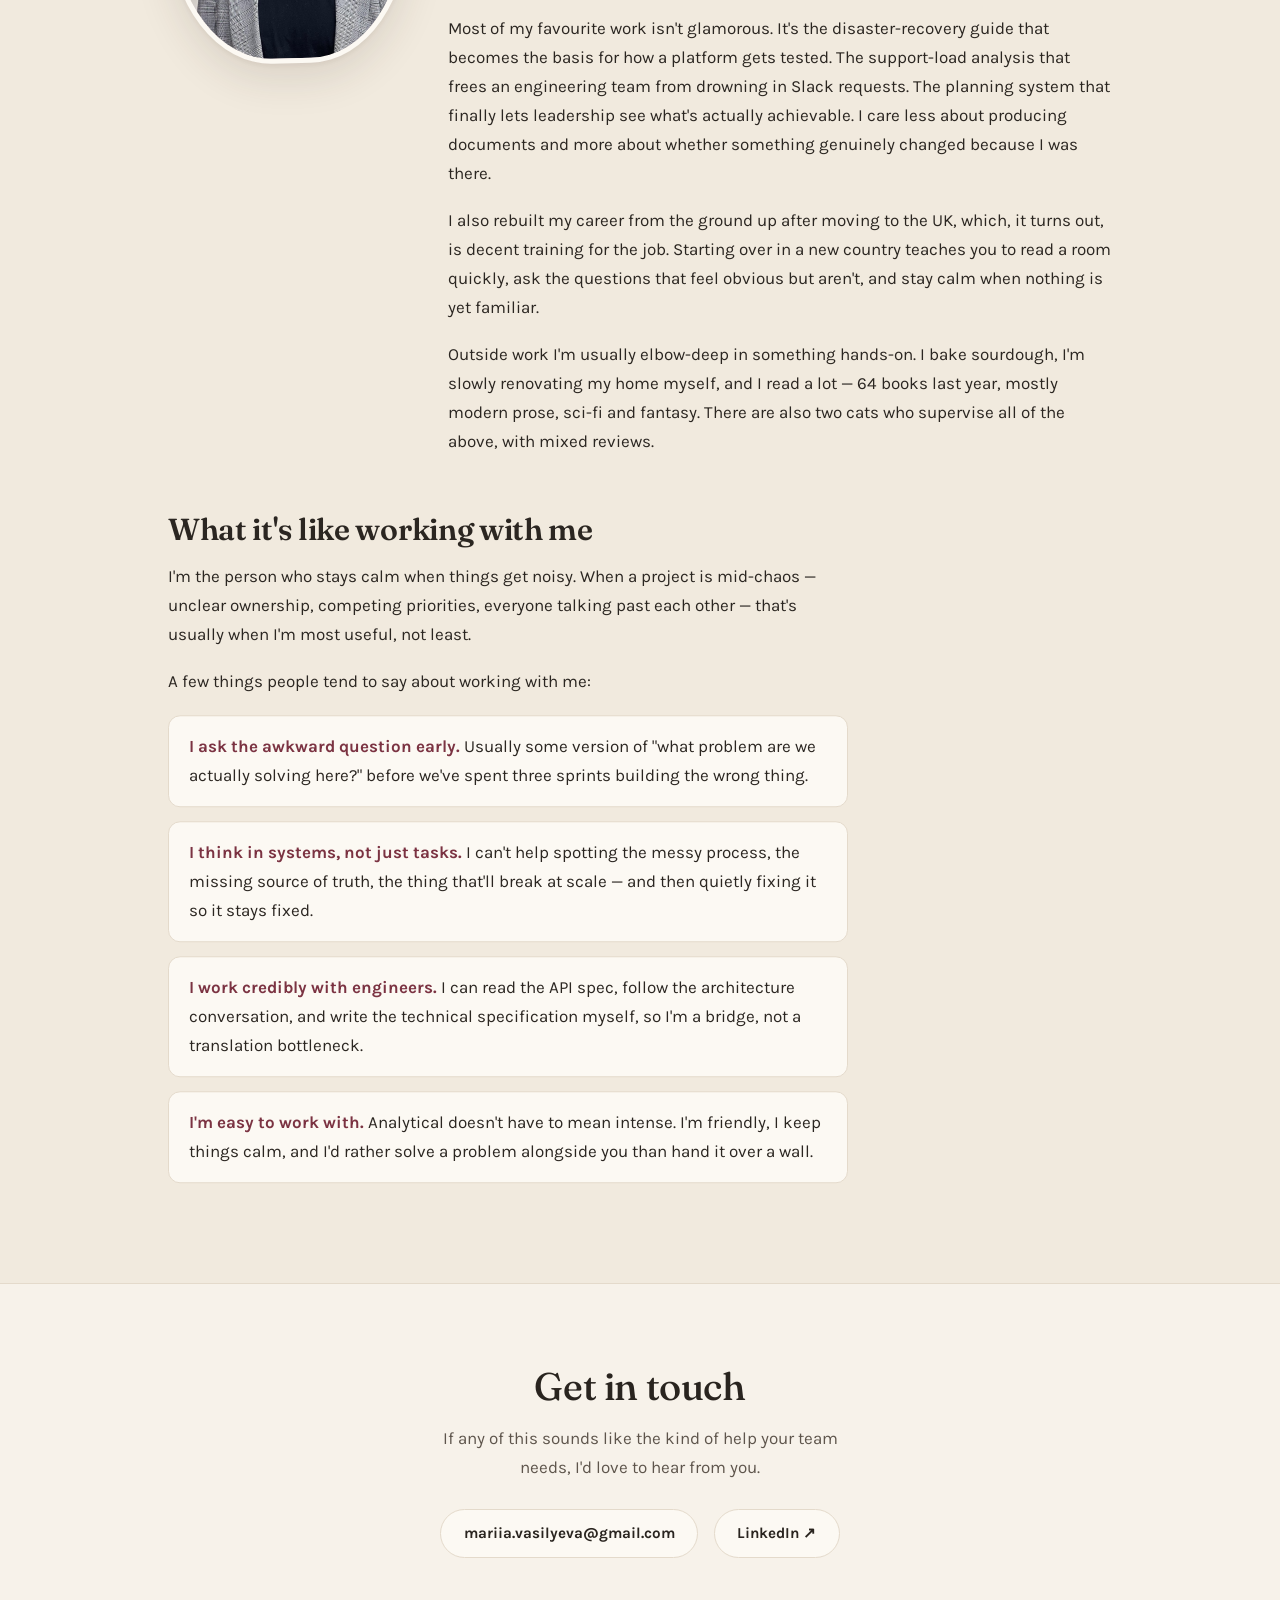
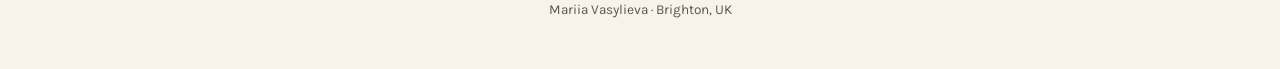
==== commit 774e5468: "Add privacy-friendly analytics via GoatCounter All five pages previously carried a commented-out ana" ====
--- a/index.html
+++ b/index.html
@@ -19,23 +19,8 @@
   } catch (e) {}
 })();
 </script>
-<!-- ===== Analytics (currently disabled) =====
-To enable, uncomment one or both blocks below and replace the placeholder IDs.
-
-1) Microsoft Clarity — session recordings, scroll depth, time on page.
-   Sign up free at clarity.microsoft.com, then replace CLARITY_PROJECT_ID:
-<script type="text/javascript">
-(function(c,l,a,r,i,t,y){
-  c[a]=c[a]||function(){(c[a].q=c[a].q||[]).push(arguments)};
-  t=l.createElement(r);t.async=1;t.src="https://www.clarity.ms/tag/"+i;
-  y=l.getElementsByTagName(r)[0];y.parentNode.insertBefore(t,y);
-})(window, document, "clarity", "script", "CLARITY_PROJECT_ID");
-</script>
-
-2) GoatCounter — simple, privacy-friendly visit counts (no cookie banner needed).
-   Sign up free at goatcounter.com, then replace YOURCODE:
-<script data-goatcounter="https://YOURCODE.goatcounter.com/count" async src="//gc.zgo.at/count.js"></script>
-===== end analytics ===== -->
+<!-- Analytics. Add your GoatCounter code in js/analytics.js to switch it on. -->
+<script src="js/analytics.js" defer></script>
 </head>
 <body>
 <a class="skip-link" href="#work">Skip to content</a>
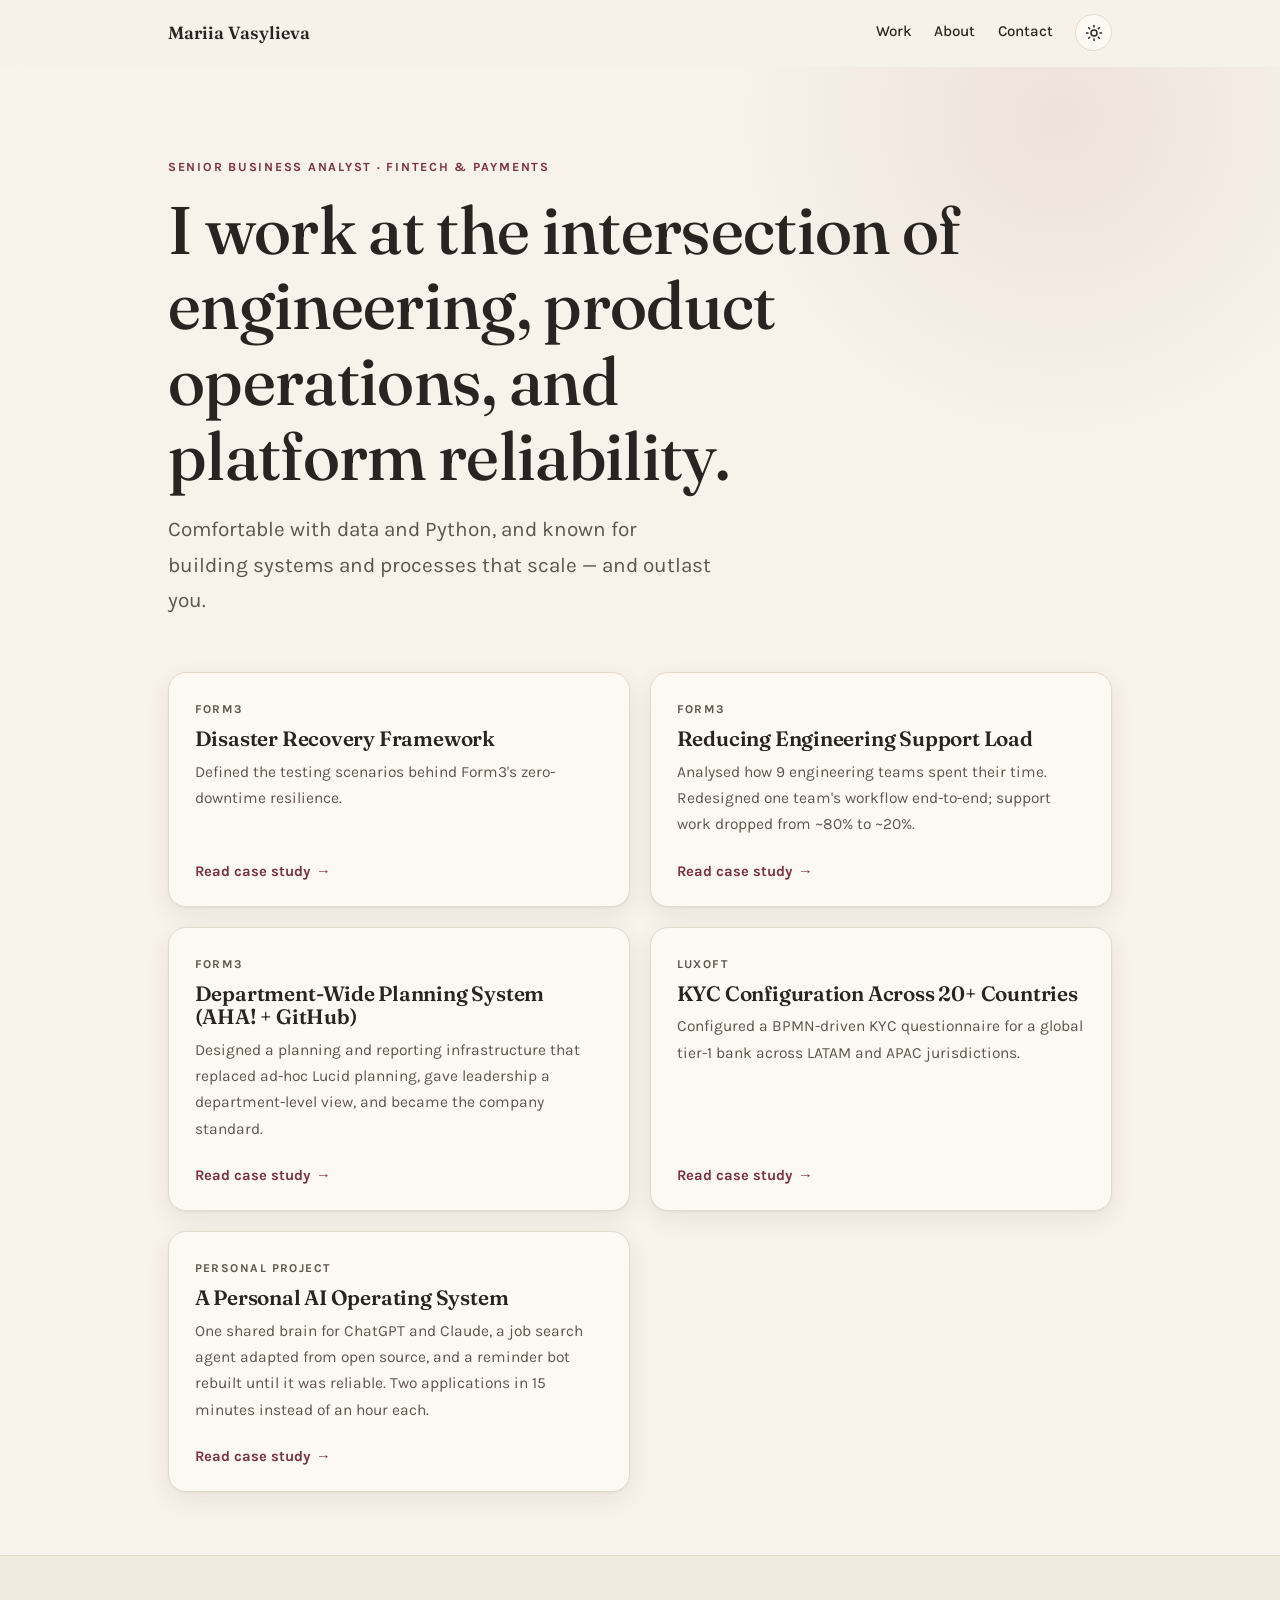
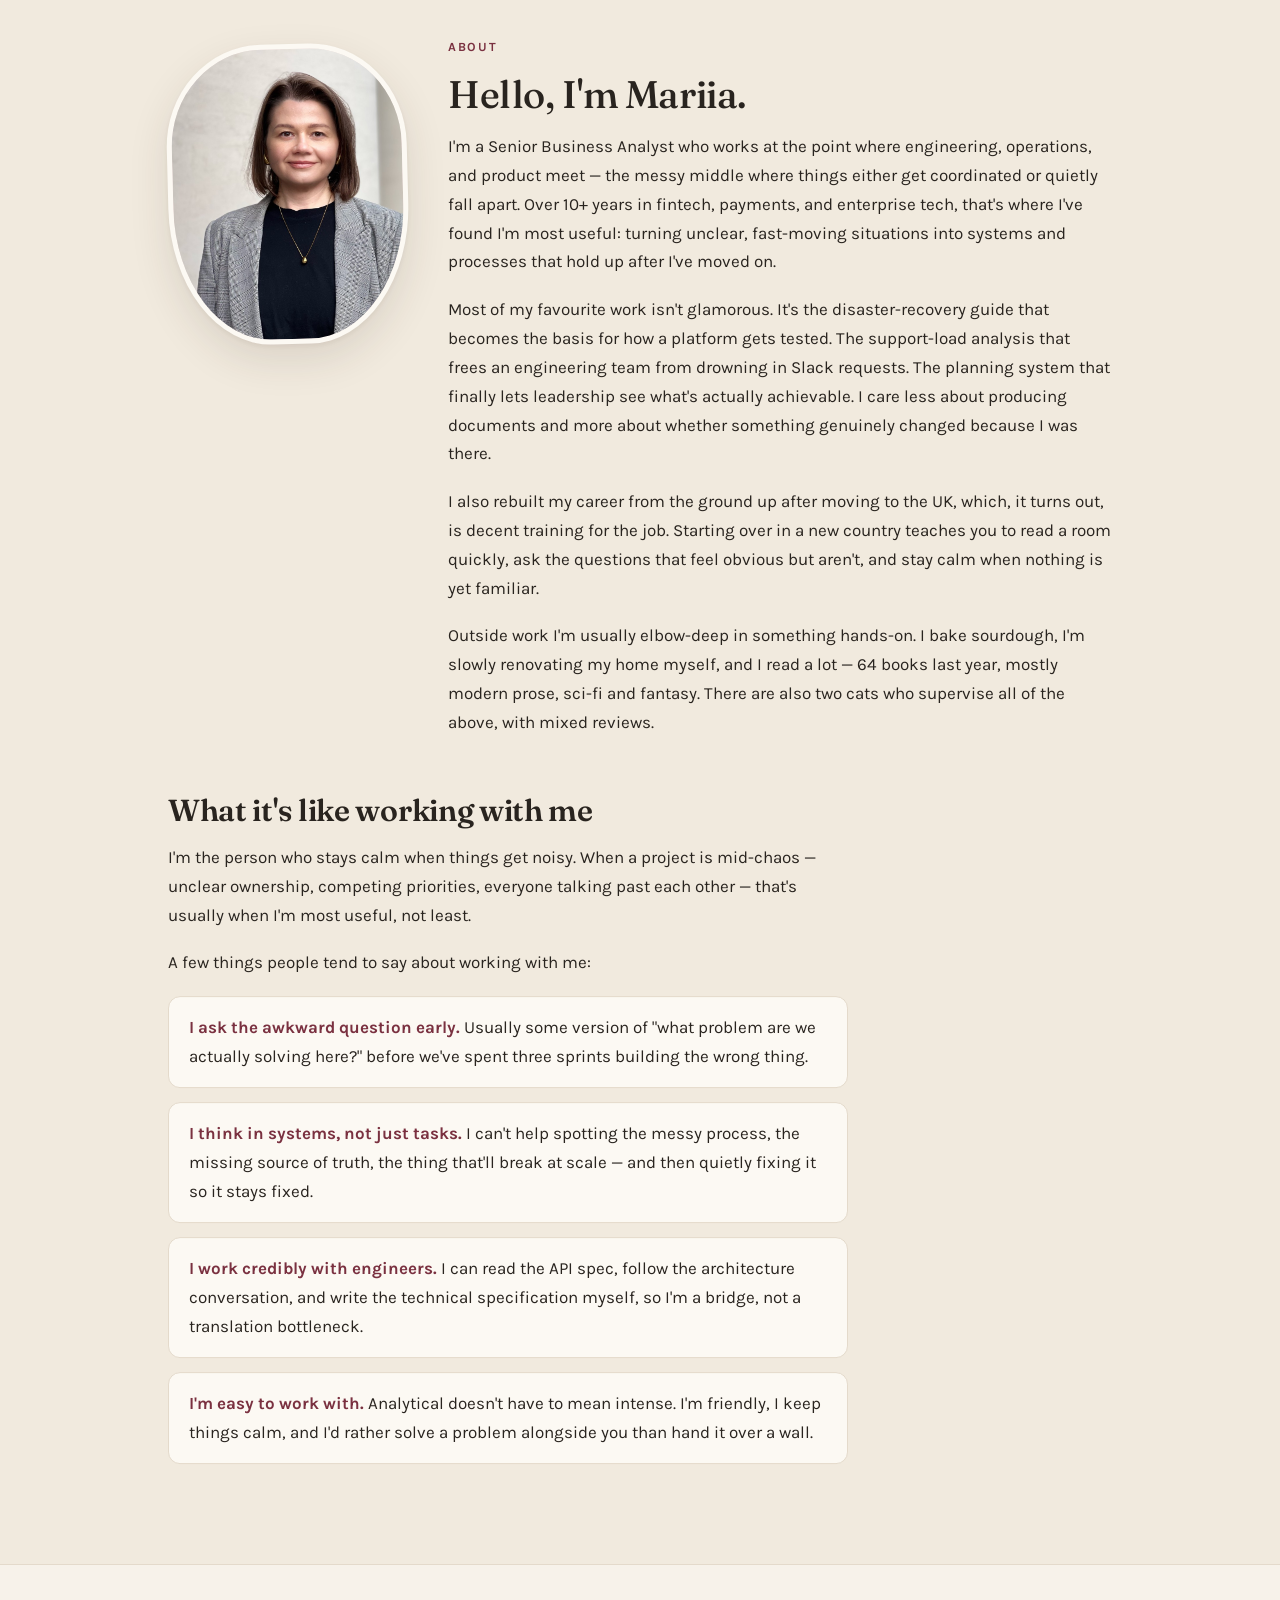
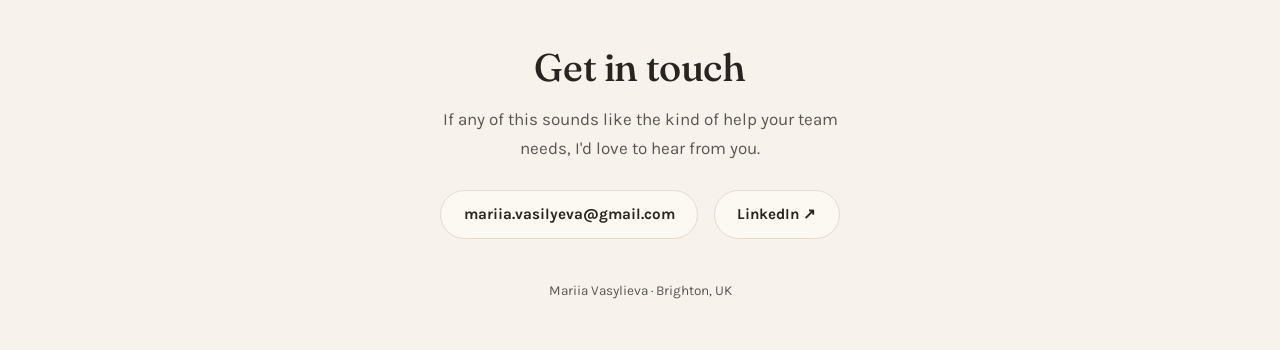
==== commit e8372d5e: "Draft: add Personal AI Operating System case study Co-Authored-By: Claude Opus 5.5 <noreply@anthropi" ====
--- a/index.html
+++ b/index.html
@@ -77,6 +77,12 @@
         <p>Configured a BPMN-driven KYC questionnaire for a global tier-1 bank across LATAM and APAC jurisdictions.</p>
         <span class="tile-cta">Read case study<span class="arrow" aria-hidden="true">→</span></span>
       </a>
+      <a class="tile" href="ai-operating-system/">
+        <span class="tile-org">Personal project</span>
+        <h3>A Personal AI Operating System</h3>
+        <p>One shared brain for ChatGPT and Claude, a job search agent adapted from open source, and a reminder bot rebuilt until it was reliable. Two applications in 15 minutes instead of an hour each.</p>
+        <span class="tile-cta">Read case study<span class="arrow" aria-hidden="true">→</span></span>
+      </a>
     </div>
   </div>
 </section>
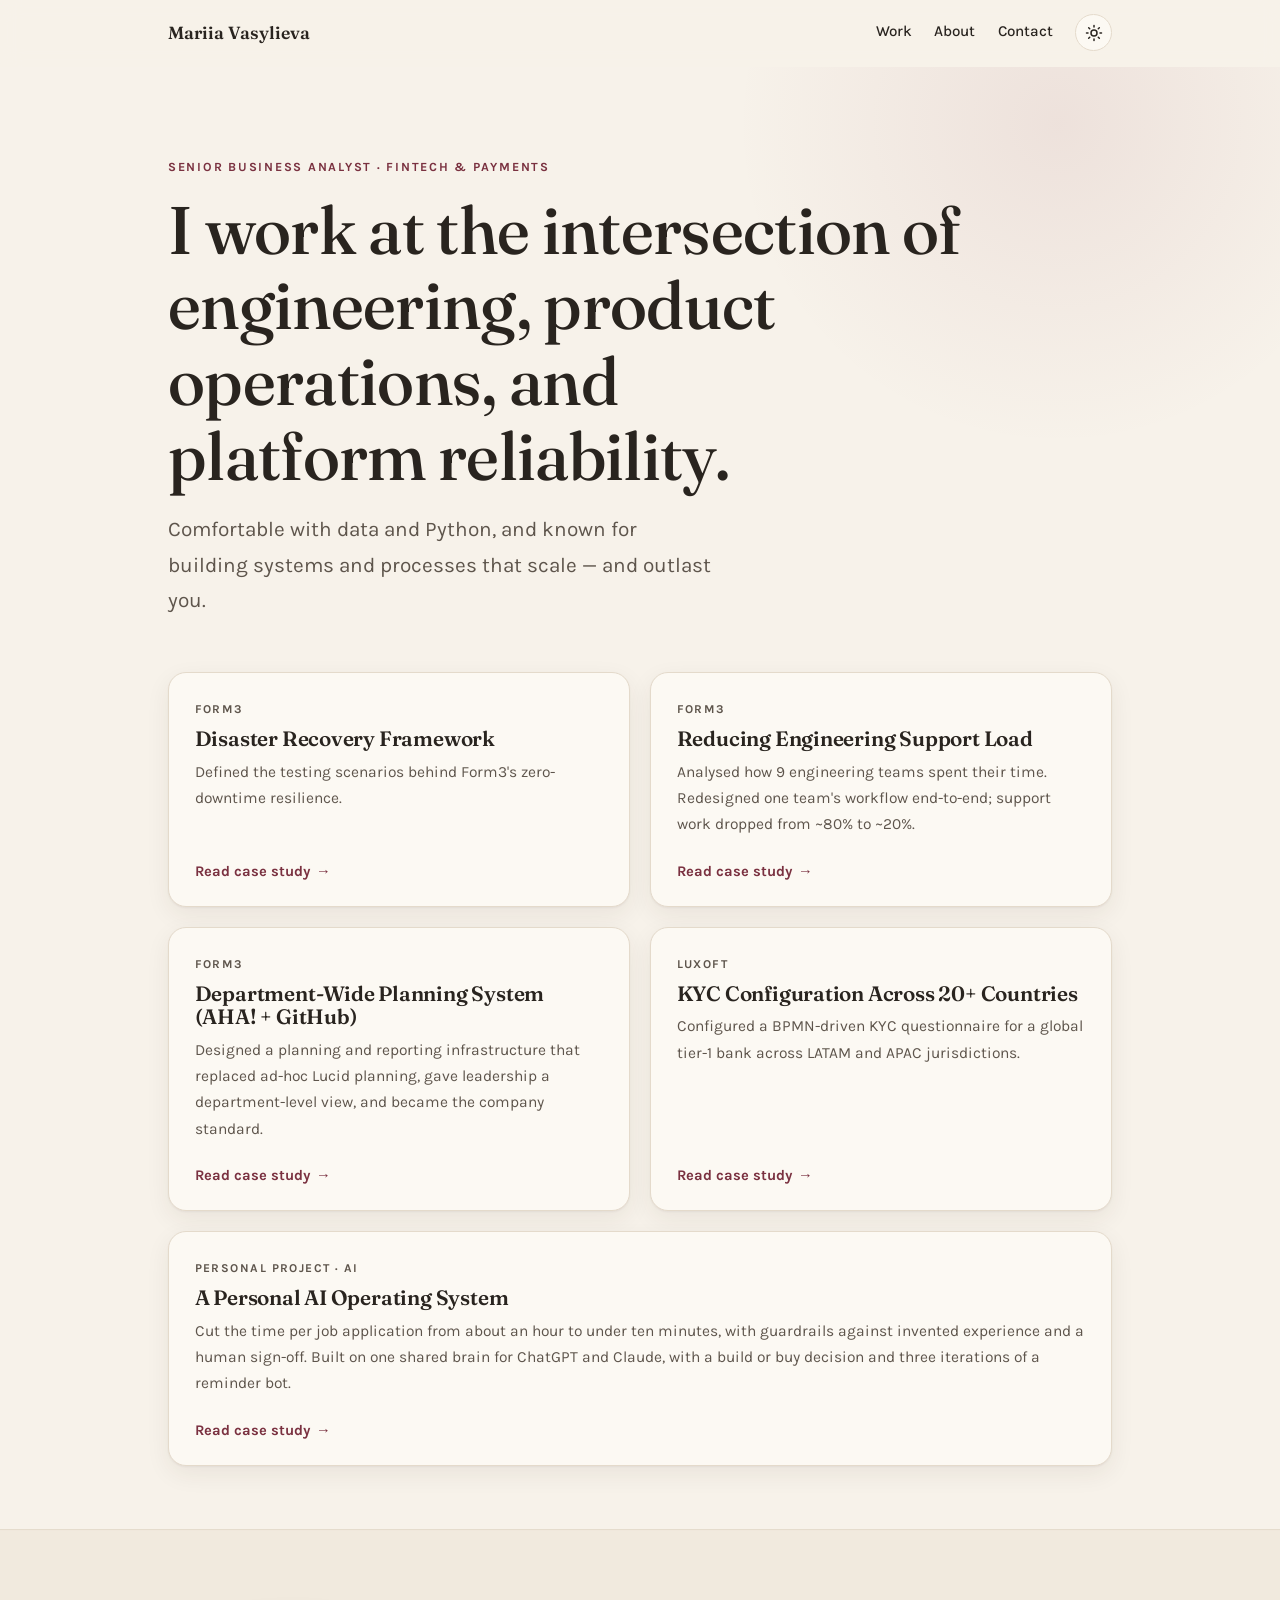
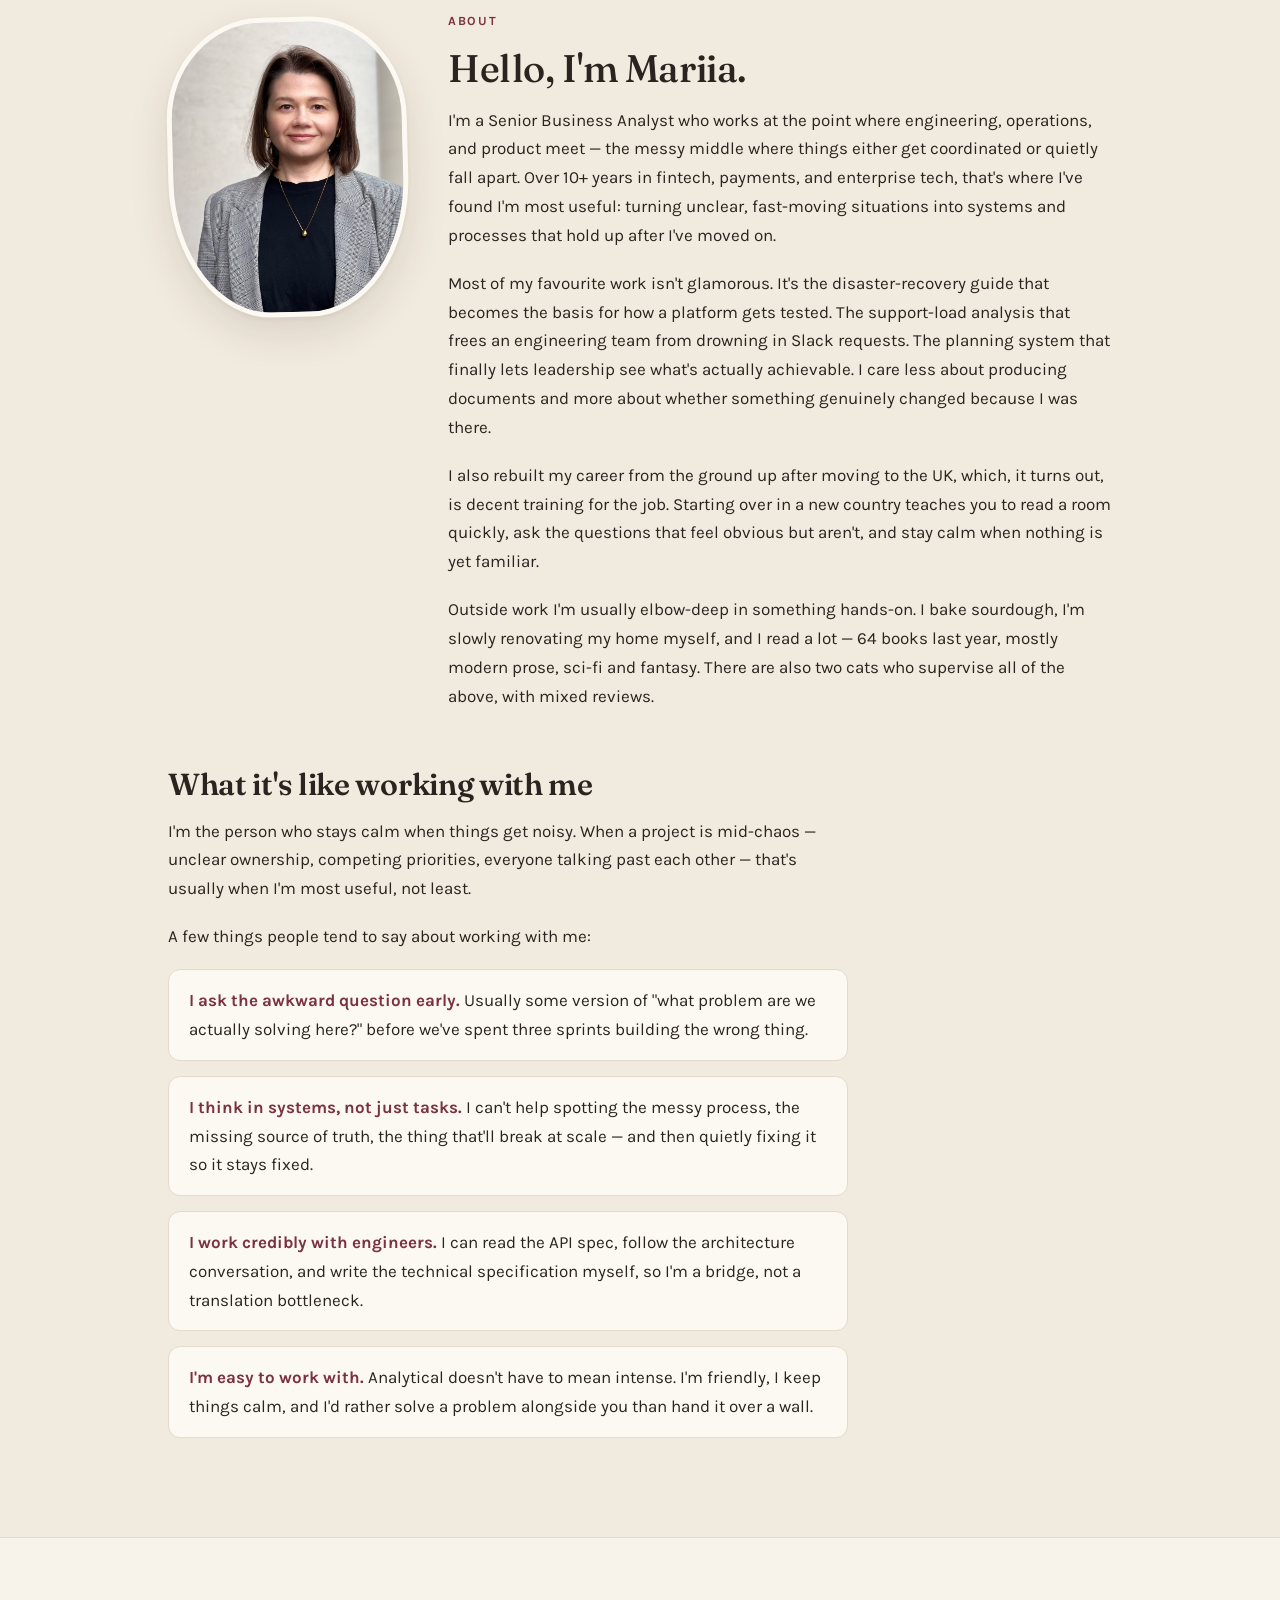
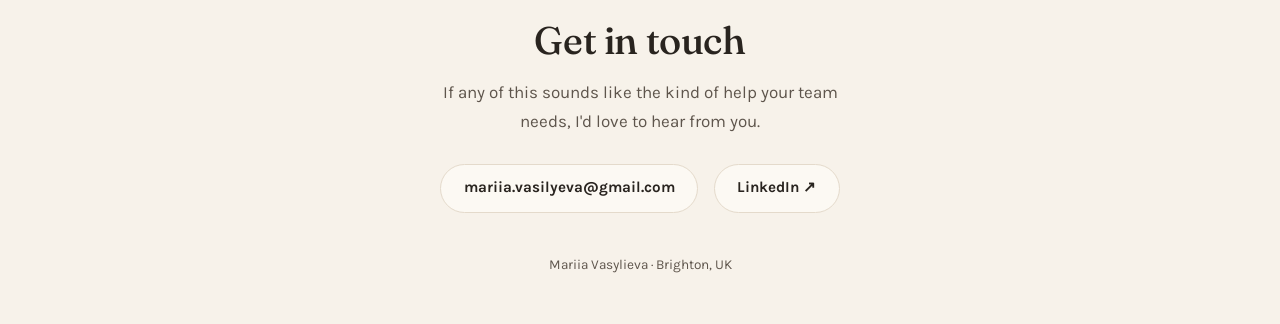
==== commit 1e14c854: "Case study: recruiter-focused edits, 31 applications, wide home tile Co-Authored-By: Claude Opus 5.5" ====
--- a/index.html
+++ b/index.html
@@ -77,10 +77,10 @@
         <p>Configured a BPMN-driven KYC questionnaire for a global tier-1 bank across LATAM and APAC jurisdictions.</p>
         <span class="tile-cta">Read case study<span class="arrow" aria-hidden="true">→</span></span>
       </a>
-      <a class="tile" href="ai-operating-system/">
-        <span class="tile-org">Personal project</span>
+      <a class="tile tile--wide" href="ai-operating-system/">
+        <span class="tile-org">Personal project · AI</span>
         <h3>A Personal AI Operating System</h3>
-        <p>One shared brain for ChatGPT and Claude, a job search agent adapted from open source, and a reminder bot rebuilt until it was reliable. Two applications in 15 minutes instead of an hour each.</p>
+        <p>Cut the time per job application from about an hour to under ten minutes, with guardrails against invented experience and a human sign-off. Built on one shared brain for ChatGPT and Claude, with a build or buy decision and three iterations of a reminder bot.</p>
         <span class="tile-cta">Read case study<span class="arrow" aria-hidden="true">→</span></span>
       </a>
     </div>
--- a/styles.css
+++ b/styles.css
@@ -251,6 +251,9 @@
   gap: 1.25rem;
 }
 
+/* A full-width tile, used when the number of tiles is odd */
+.tile--wide { grid-column: 1 / -1; }
+
 .tile {
   position: relative;
   display: flex;
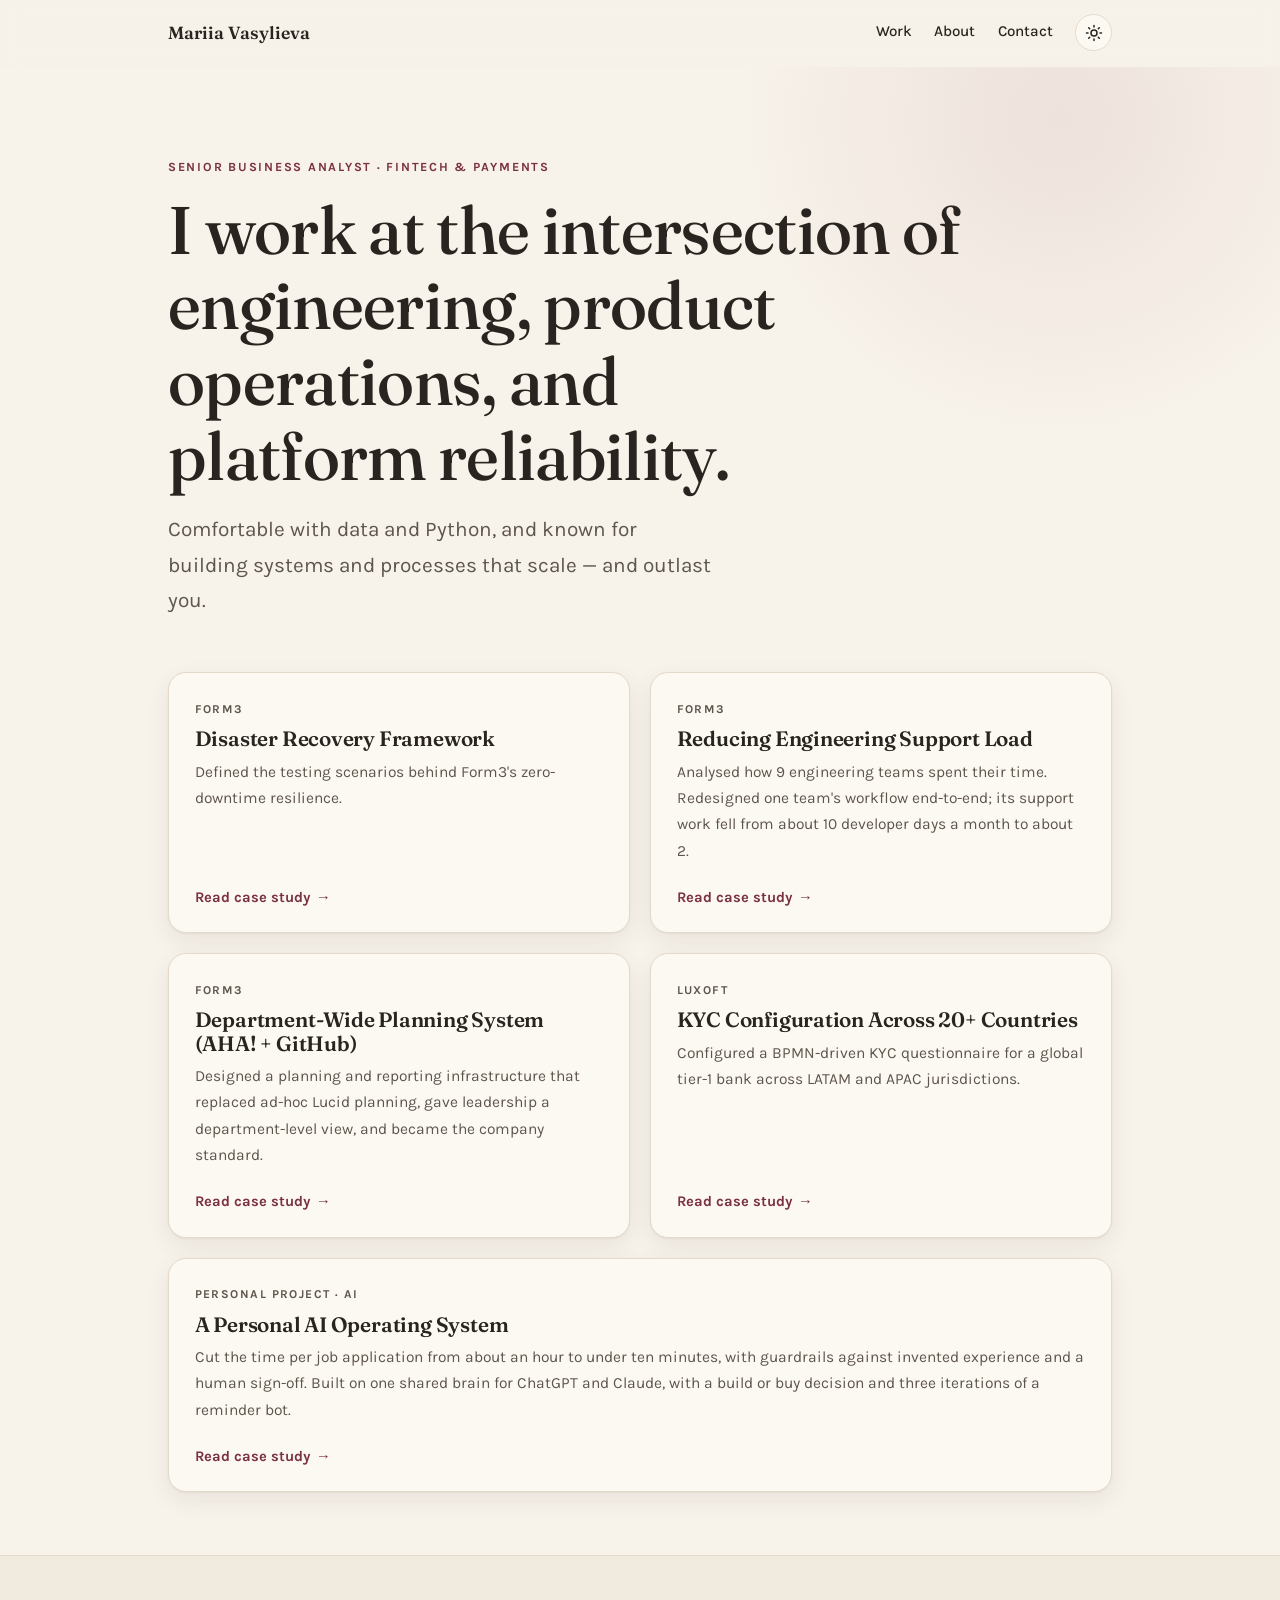
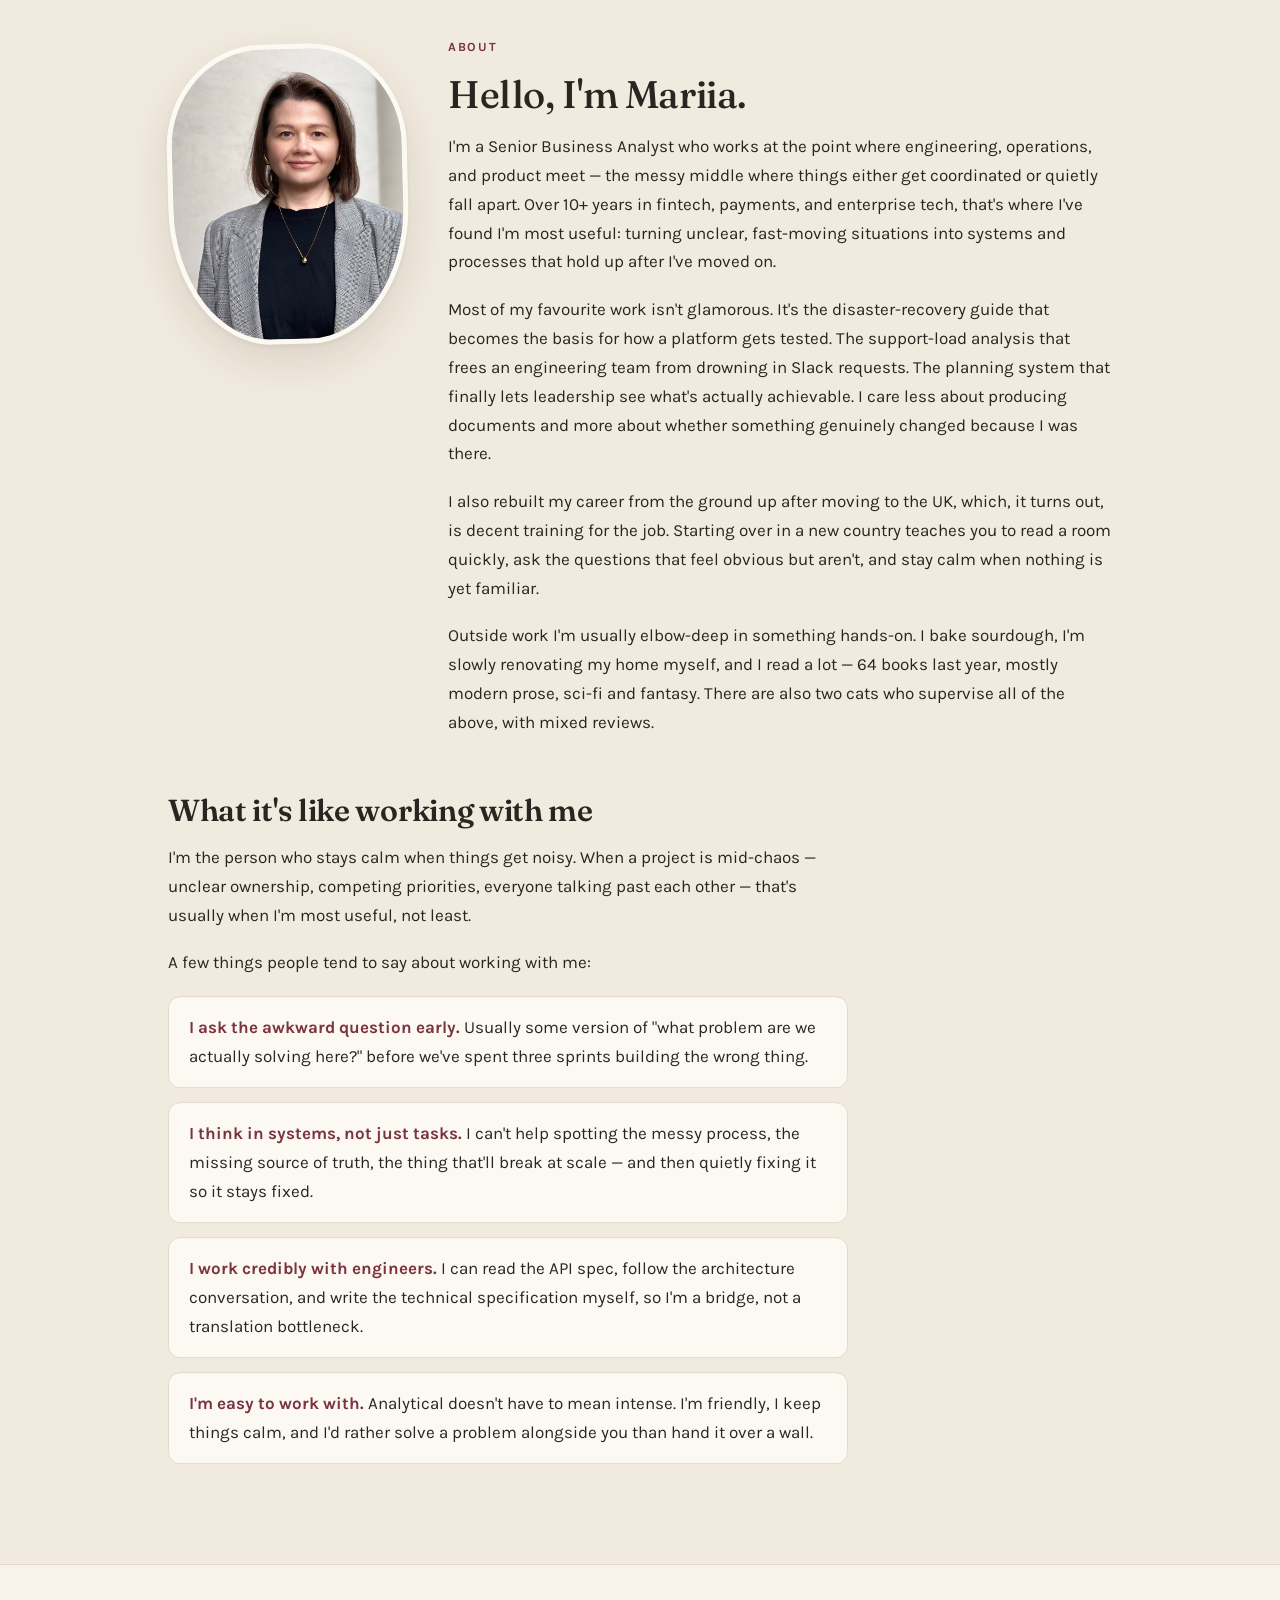
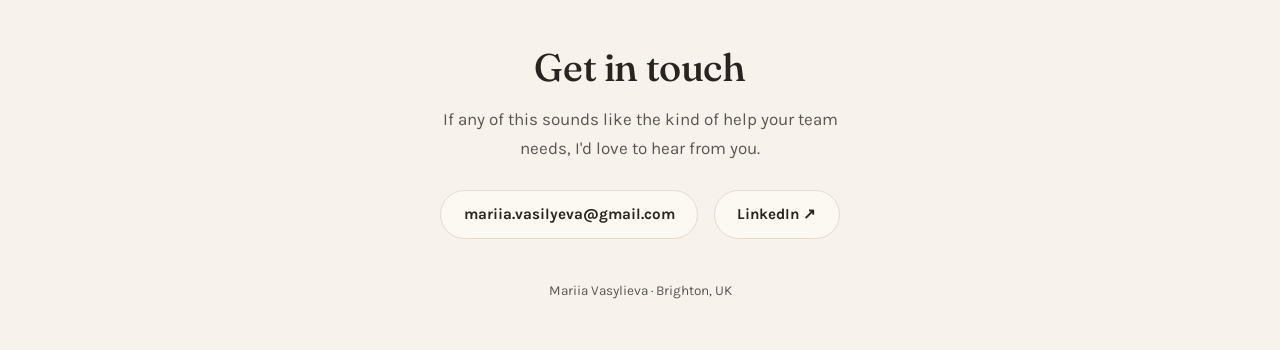
==== commit b1386406: "Restate support-workload impact in developer days Replace the 80% -> 20% share-of-time figure with 1" ====
--- a/index.html
+++ b/index.html
@@ -62,7 +62,7 @@
       <a class="tile" href="support-workload/">
         <span class="tile-org">Form3</span>
         <h3>Reducing Engineering Support Load</h3>
-        <p>Analysed how 9 engineering teams spent their time. Redesigned one team's workflow end-to-end; support work dropped from ~80% to ~20%.</p>
+        <p>Analysed how 9 engineering teams spent their time. Redesigned one team's workflow end-to-end; its support work fell from about 10 developer days a month to about 2.</p>
         <span class="tile-cta">Read case study<span class="arrow" aria-hidden="true">→</span></span>
       </a>
       <a class="tile" href="planning-system/">
--- a/styles.css
+++ b/styles.css
@@ -372,6 +372,14 @@
   color: var(--muted);
 }
 
+.stat-number .stat-unit {
+  display: block;
+  font-size: 0.42em;
+  line-height: 1.2;
+  color: var(--muted);
+  margin-top: 0.4rem;
+}
+
 .stat-label {
   font-size: 0.9rem;
   color: var(--muted);
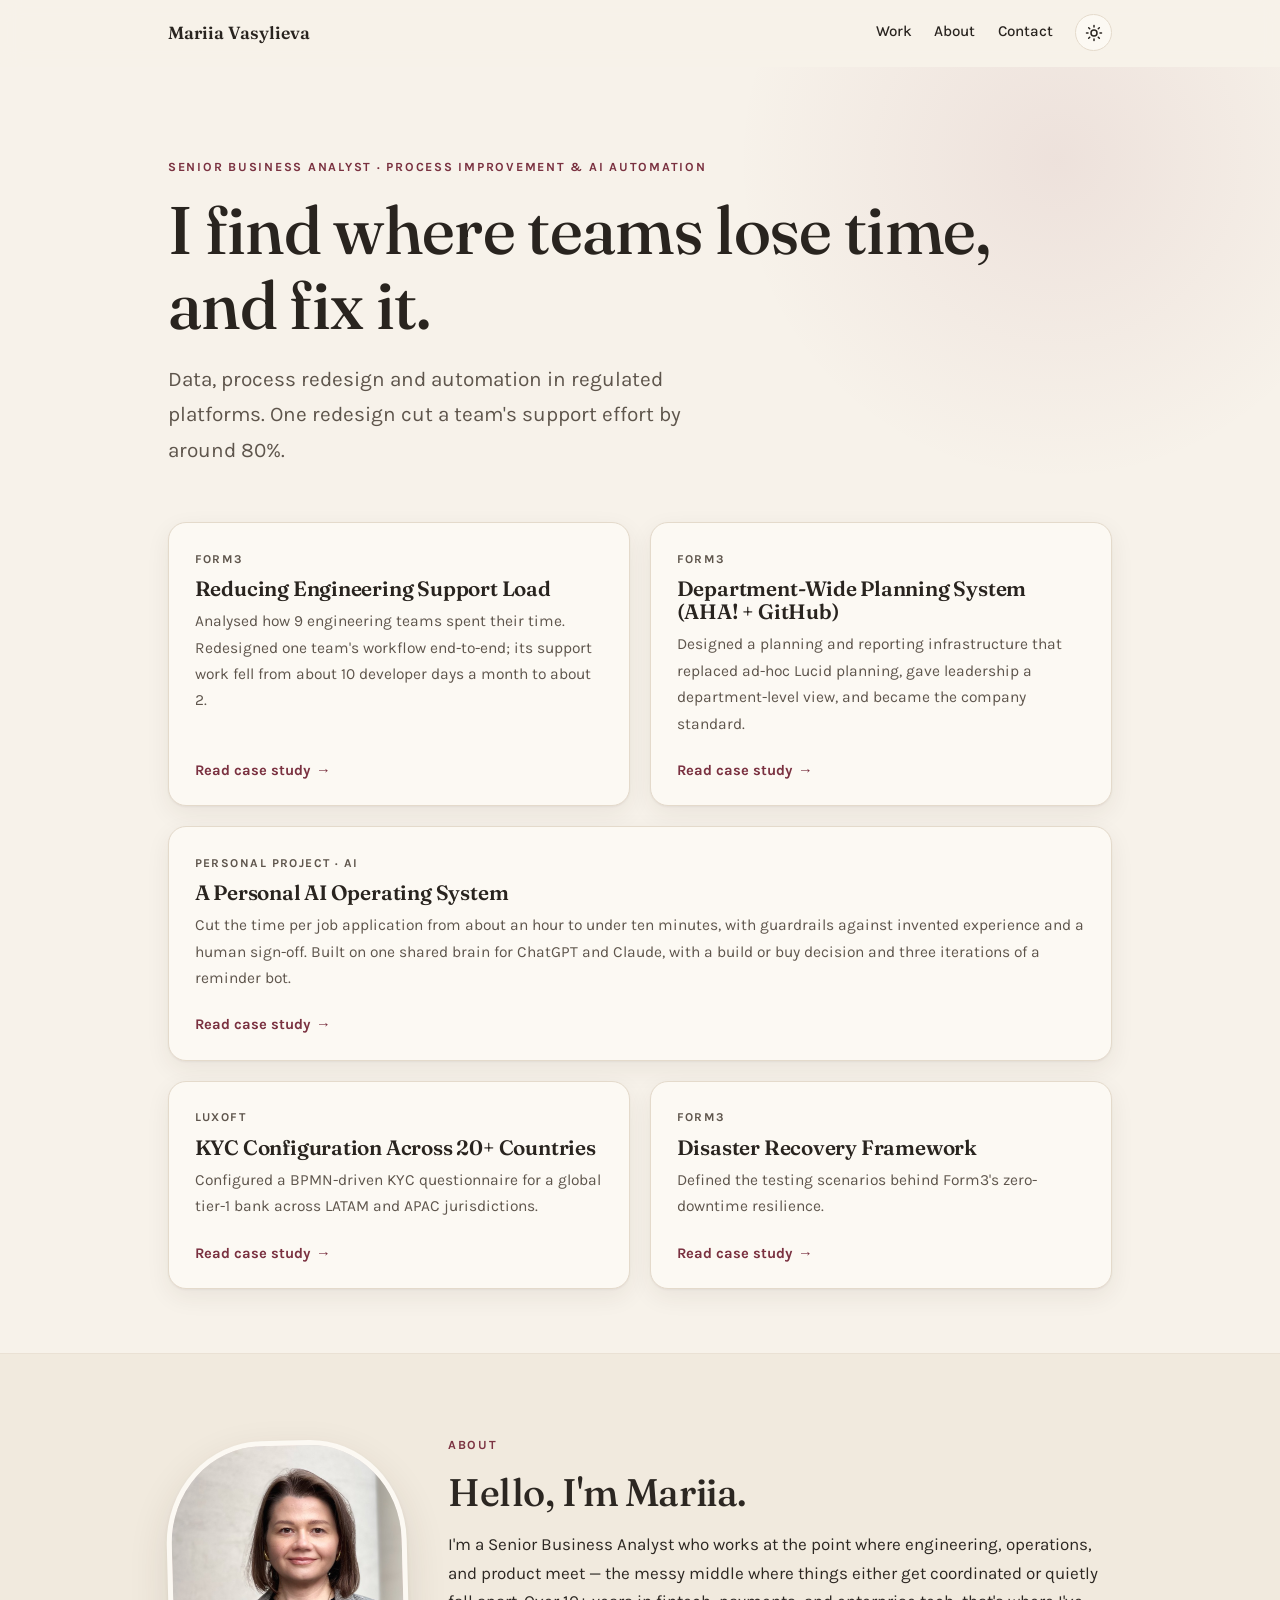
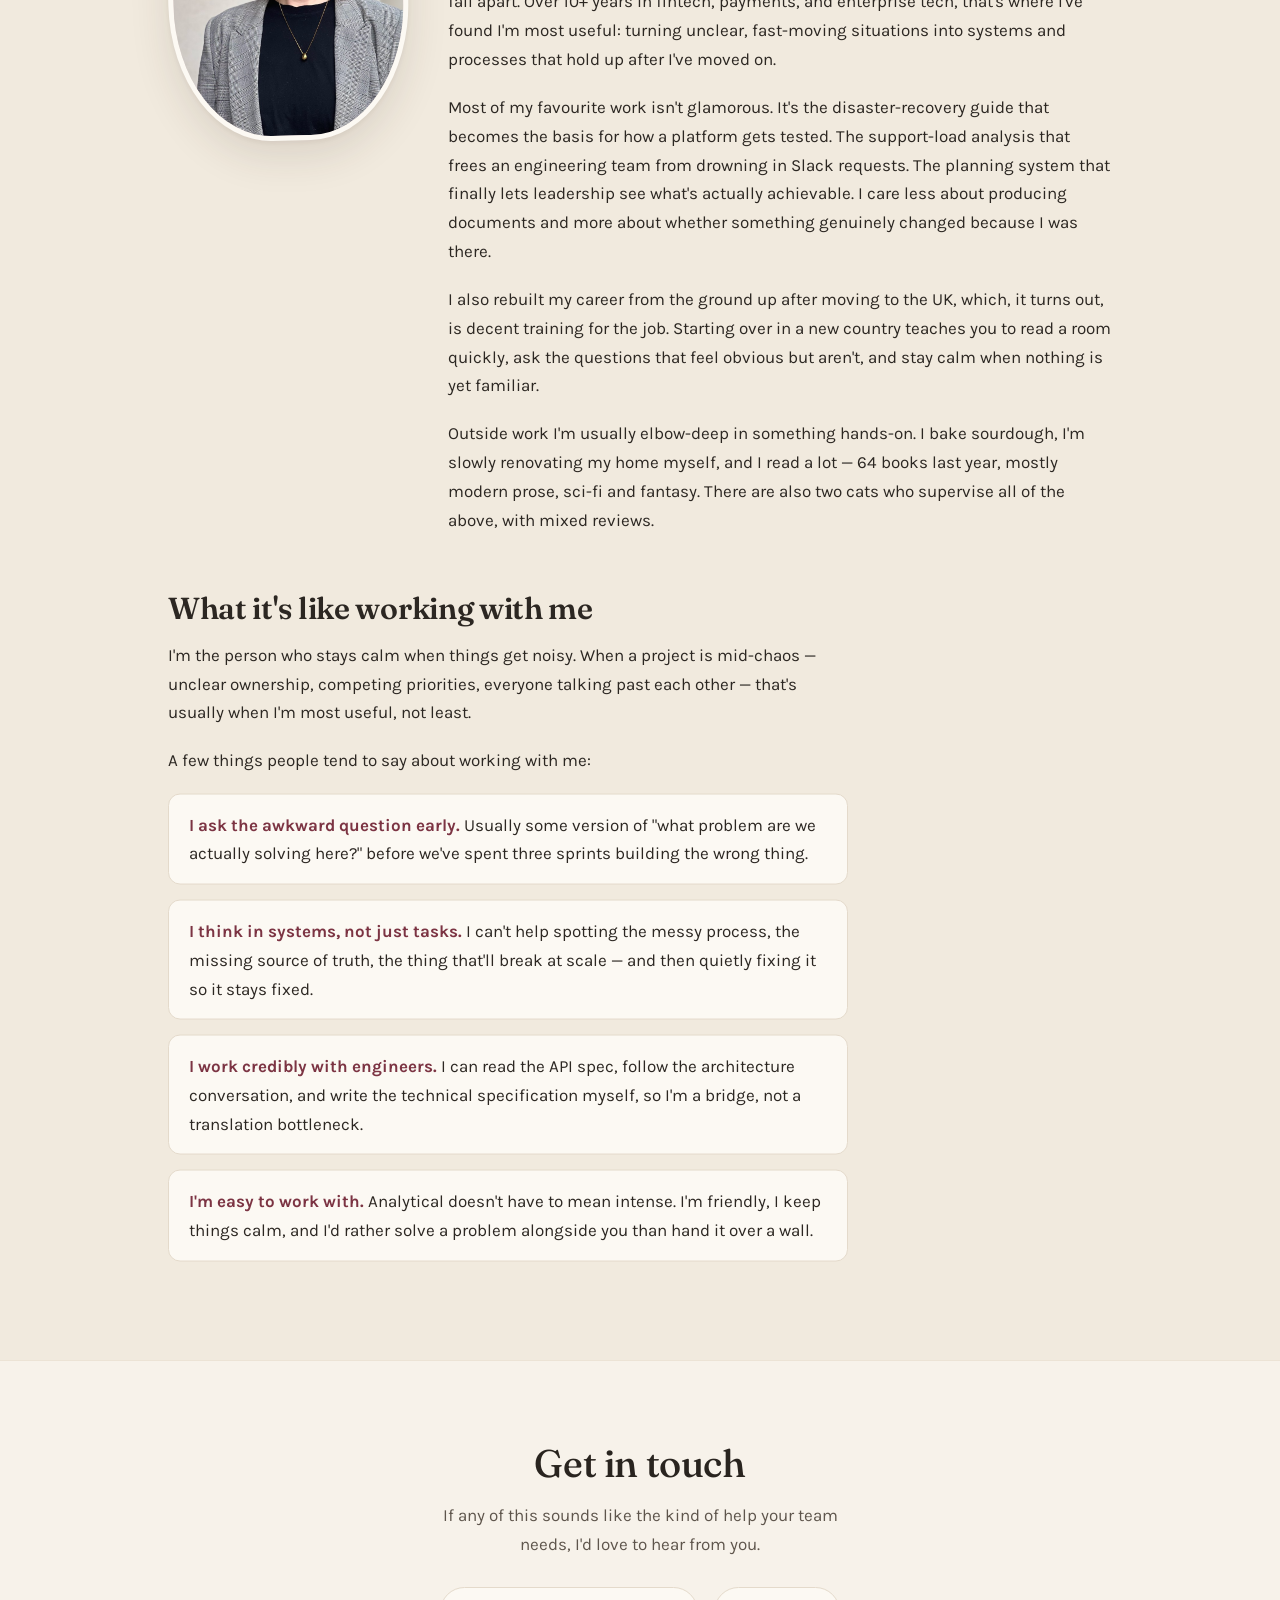
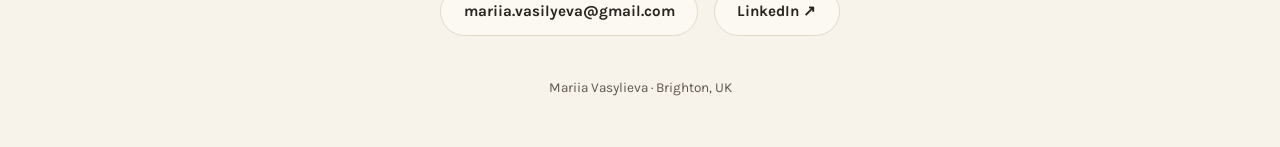
==== commit 9e987770: "Refocus hero, reorder case studies, refresh meta descriptions Lead with "I find where teams lose tim" ====
--- a/index.html
+++ b/index.html
@@ -4,7 +4,7 @@
 <meta charset="UTF-8">
 <meta name="viewport" content="width=device-width, initial-scale=1.0">
 <title>Mariia Vasylieva — Senior Business Analyst</title>
-<meta name="description" content="Senior Business Analyst working at the intersection of engineering, product operations, and platform reliability. 10+ years in fintech, payments, and enterprise tech.">
+<meta name="description" content="I find where teams lose time, and fix it — process improvement and AI automation in regulated platforms. One redesign cut a team's support effort by around 80%.">
 <link rel="preconnect" href="https://fonts.googleapis.com">
 <link rel="preconnect" href="https://fonts.gstatic.com" crossorigin>
 <link href="https://fonts.googleapis.com/css2?family=Fraunces:ital,opsz,wght@0,9..144,400;0,9..144,500;0,9..144,600;1,9..144,400;1,9..144,500&family=Karla:ital,wght@0,400;0,500;0,700;1,400&display=swap" rel="stylesheet">
@@ -45,20 +45,14 @@
 <!-- ============ HERO ============ -->
 <section class="hero" aria-labelledby="hero-heading">
   <div class="container" data-stagger>
-    <p class="eyebrow">Senior Business Analyst · Fintech &amp; Payments</p>
-    <h1 id="hero-heading">I work at the intersection of engineering, product operations, and platform&nbsp;reliability.</h1>
-    <p class="hero-sub">Comfortable with data and Python, and known for building systems and processes that scale — and outlast you.</p>
+    <p class="eyebrow">Senior Business Analyst · Process improvement &amp; AI automation</p>
+    <h1 id="hero-heading">I find where teams lose time, and fix&nbsp;it.</h1>
+    <p class="hero-sub">Data, process redesign and automation in regulated platforms. One redesign cut a team's support effort by around 80%.</p>
   </div>
 
   <div class="container tiles-wrap reveal" id="work">
     <h2 class="visually-hidden">Case studies</h2>
     <div class="tiles">
-      <a class="tile" href="disaster-recovery/">
-        <span class="tile-org">Form3</span>
-        <h3>Disaster Recovery Framework</h3>
-        <p>Defined the testing scenarios behind Form3's zero-downtime resilience.</p>
-        <span class="tile-cta">Read case study<span class="arrow" aria-hidden="true">→</span></span>
-      </a>
       <a class="tile" href="support-workload/">
         <span class="tile-org">Form3</span>
         <h3>Reducing Engineering Support Load</h3>
@@ -71,16 +65,22 @@
         <p>Designed a planning and reporting infrastructure that replaced ad-hoc Lucid planning, gave leadership a department-level view, and became the company standard.</p>
         <span class="tile-cta">Read case study<span class="arrow" aria-hidden="true">→</span></span>
       </a>
+      <a class="tile tile--wide" href="ai-operating-system/">
+        <span class="tile-org">Personal project · AI</span>
+        <h3>A Personal AI Operating System</h3>
+        <p>Cut the time per job application from about an hour to under ten minutes, with guardrails against invented experience and a human sign-off. Built on one shared brain for ChatGPT and Claude, with a build or buy decision and three iterations of a reminder bot.</p>
+        <span class="tile-cta">Read case study<span class="arrow" aria-hidden="true">→</span></span>
+      </a>
       <a class="tile" href="kyc-configuration/">
         <span class="tile-org">Luxoft</span>
         <h3>KYC Configuration Across 20+ Countries</h3>
         <p>Configured a BPMN-driven KYC questionnaire for a global tier-1 bank across LATAM and APAC jurisdictions.</p>
         <span class="tile-cta">Read case study<span class="arrow" aria-hidden="true">→</span></span>
       </a>
-      <a class="tile tile--wide" href="ai-operating-system/">
-        <span class="tile-org">Personal project · AI</span>
-        <h3>A Personal AI Operating System</h3>
-        <p>Cut the time per job application from about an hour to under ten minutes, with guardrails against invented experience and a human sign-off. Built on one shared brain for ChatGPT and Claude, with a build or buy decision and three iterations of a reminder bot.</p>
+      <a class="tile" href="disaster-recovery/">
+        <span class="tile-org">Form3</span>
+        <h3>Disaster Recovery Framework</h3>
+        <p>Defined the testing scenarios behind Form3's zero-downtime resilience.</p>
         <span class="tile-cta">Read case study<span class="arrow" aria-hidden="true">→</span></span>
       </a>
     </div>
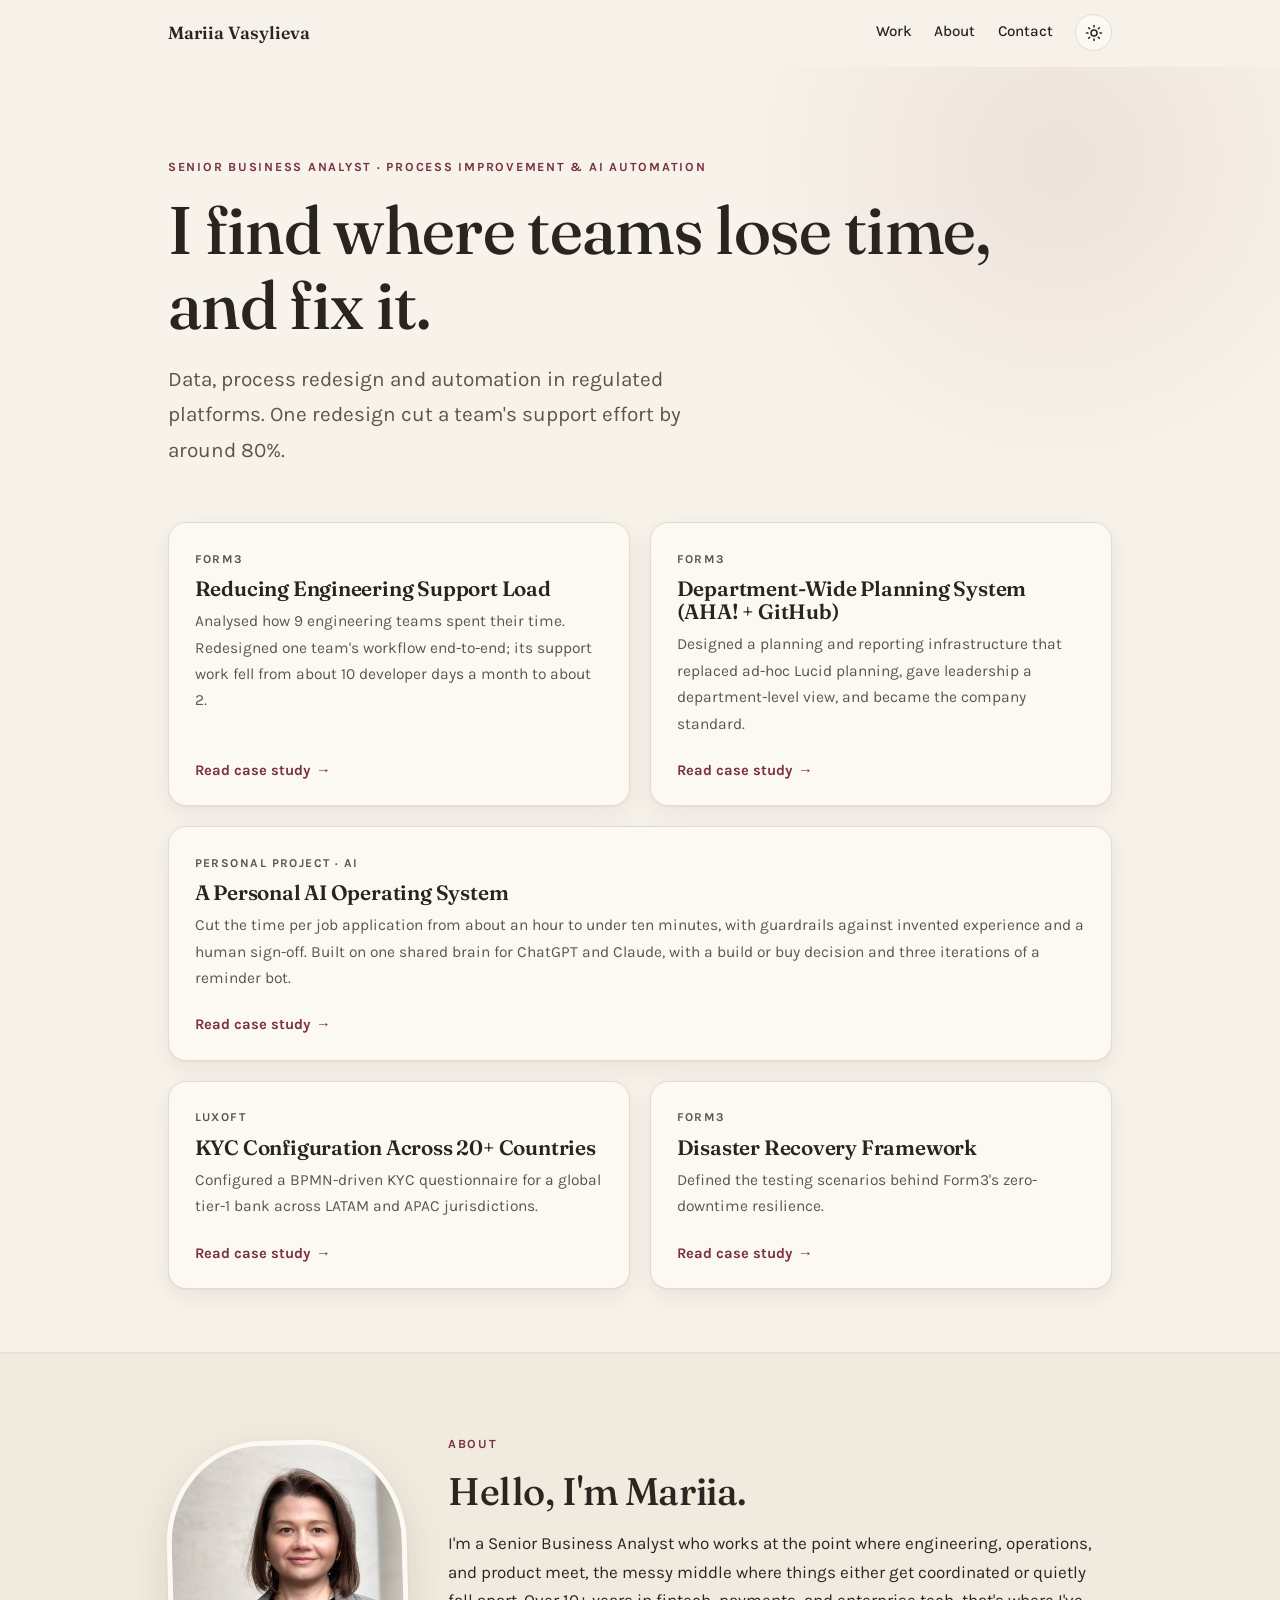
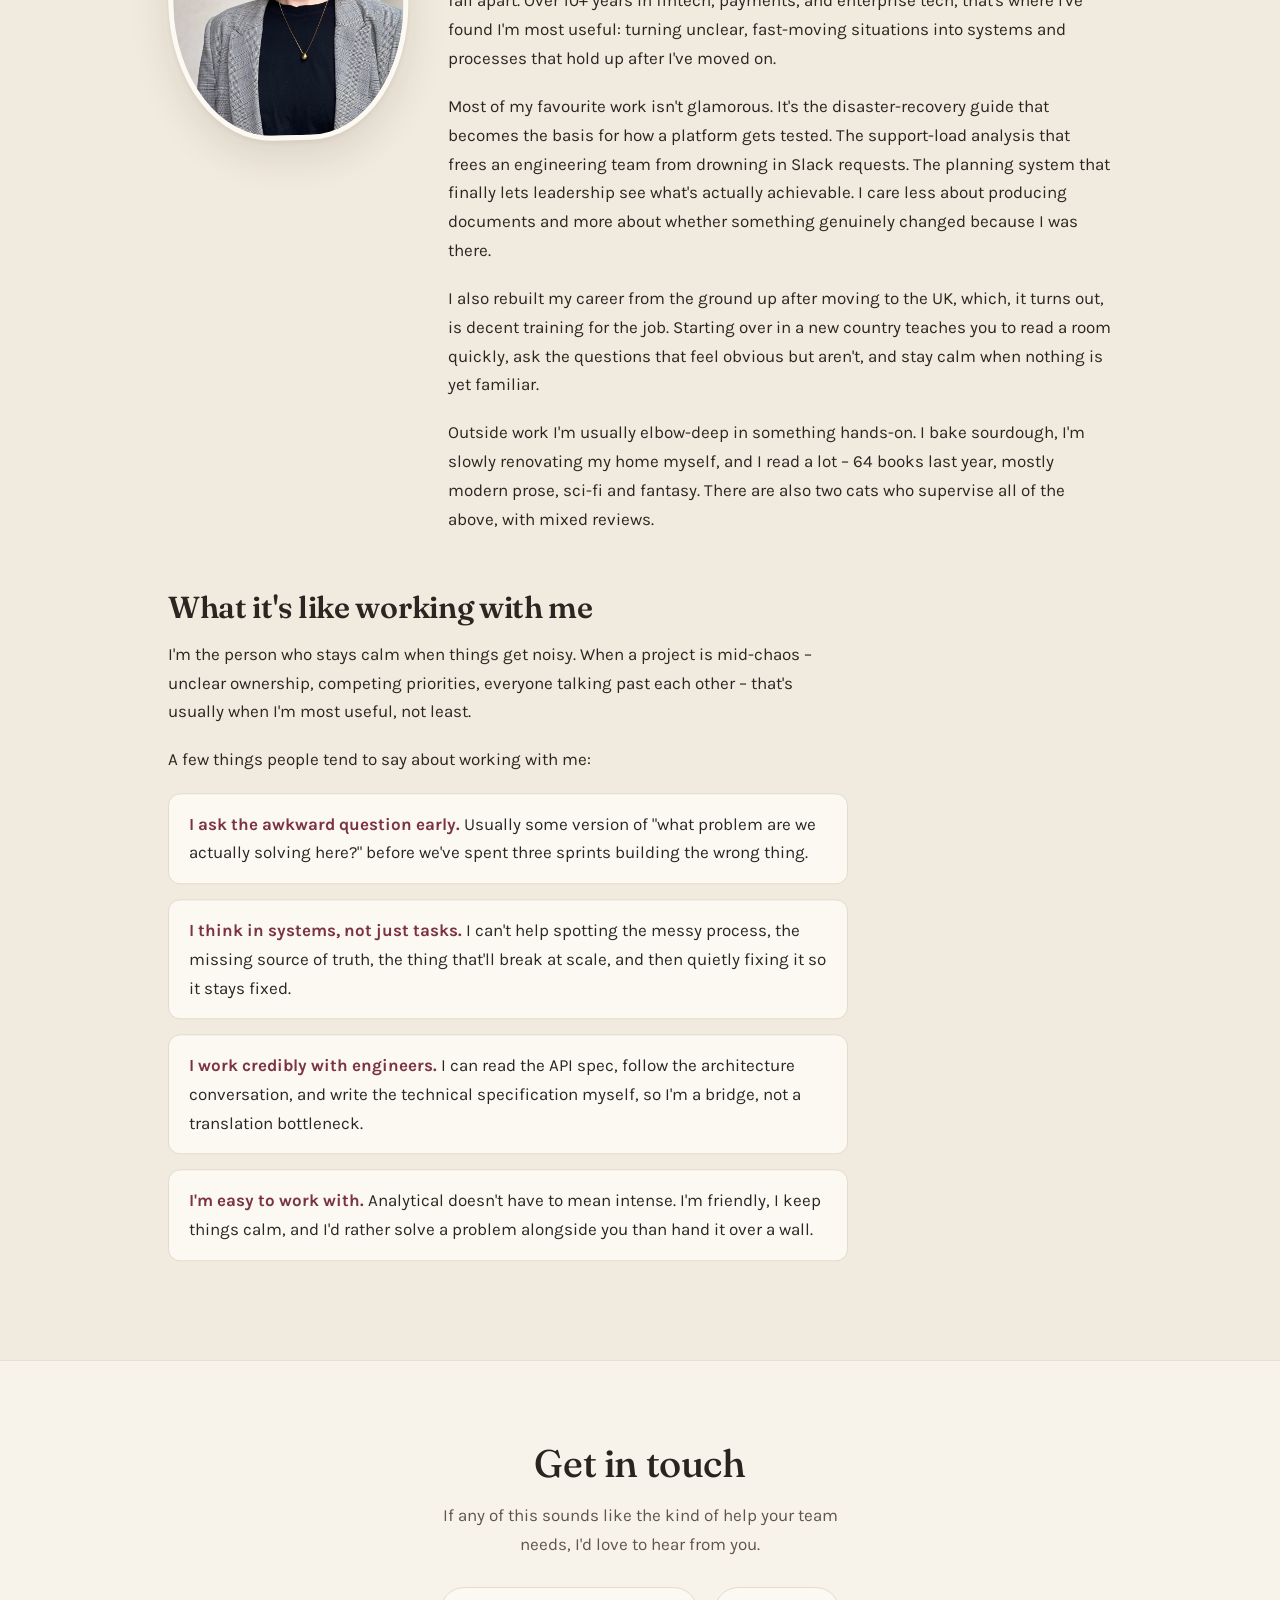
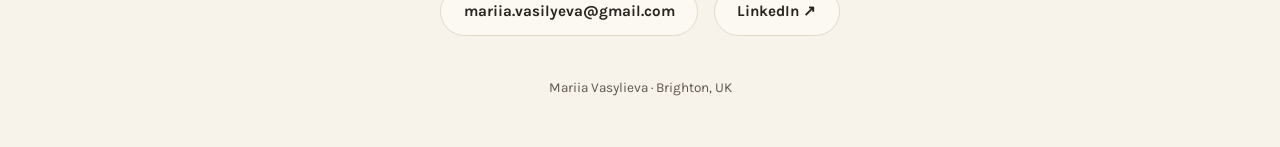
==== commit cd3ddf8a: "Replace em dashes with commas and en dashes Use commas where the sentence allows one, and en dashes " ====
--- a/index.html
+++ b/index.html
@@ -3,8 +3,8 @@
 <head>
 <meta charset="UTF-8">
 <meta name="viewport" content="width=device-width, initial-scale=1.0">
-<title>Mariia Vasylieva — Senior Business Analyst</title>
-<meta name="description" content="I find where teams lose time, and fix it — process improvement and AI automation in regulated platforms. One redesign cut a team's support effort by around 80%.">
+<title>Mariia Vasylieva · Senior Business Analyst</title>
+<meta name="description" content="I find where teams lose time, and fix it. Process improvement and AI automation in regulated platforms. One redesign cut a team's support effort by around 80%.">
 <link rel="preconnect" href="https://fonts.googleapis.com">
 <link rel="preconnect" href="https://fonts.gstatic.com" crossorigin>
 <link href="https://fonts.googleapis.com/css2?family=Fraunces:ital,opsz,wght@0,9..144,400;0,9..144,500;0,9..144,600;1,9..144,400;1,9..144,500&family=Karla:ital,wght@0,400;0,500;0,700;1,400&display=swap" rel="stylesheet">
@@ -110,20 +110,20 @@
       <div class="about-copy">
         <p class="eyebrow">About</p>
         <h2 id="about-heading">Hello, I'm Mariia.</h2>
-        <p>I'm a Senior Business Analyst who works at the point where engineering, operations, and product meet — the messy middle where things either get coordinated or quietly fall apart. Over 10+ years in fintech, payments, and enterprise tech, that's where I've found I'm most useful: turning unclear, fast-moving situations into systems and processes that hold up after I've moved on.</p>
+        <p>I'm a Senior Business Analyst who works at the point where engineering, operations, and product meet, the messy middle where things either get coordinated or quietly fall apart. Over 10+ years in fintech, payments, and enterprise tech, that's where I've found I'm most useful: turning unclear, fast-moving situations into systems and processes that hold up after I've moved on.</p>
         <p>Most of my favourite work isn't glamorous. It's the disaster-recovery guide that becomes the basis for how a platform gets tested. The support-load analysis that frees an engineering team from drowning in Slack requests. The planning system that finally lets leadership see what's actually achievable. I care less about producing documents and more about whether something genuinely changed because I was there.</p>
         <p>I also rebuilt my career from the ground up after moving to the UK, which, it turns out, is decent training for the job. Starting over in a new country teaches you to read a room quickly, ask the questions that feel obvious but aren't, and stay calm when nothing is yet familiar.</p>
-        <p>Outside work I'm usually elbow-deep in something hands-on. I bake sourdough, I'm slowly renovating my home myself, and I read a lot — 64 books last year, mostly modern prose, sci-fi and fantasy. There are also two cats who supervise all of the above, with mixed reviews.</p>
+        <p>Outside work I'm usually elbow-deep in something hands-on. I bake sourdough, I'm slowly renovating my home myself, and I read a lot – 64 books last year, mostly modern prose, sci-fi and fantasy. There are also two cats who supervise all of the above, with mixed reviews.</p>
       </div>
     </div>
 
     <div class="working-with">
       <h3>What it's like working with me</h3>
-      <p>I'm the person who stays calm when things get noisy. When a project is mid-chaos — unclear ownership, competing priorities, everyone talking past each other — that's usually when I'm most useful, not least.</p>
+      <p>I'm the person who stays calm when things get noisy. When a project is mid-chaos – unclear ownership, competing priorities, everyone talking past each other – that's usually when I'm most useful, not least.</p>
       <p>A few things people tend to say about working with me:</p>
       <ul class="traits">
         <li><strong>I ask the awkward question early.</strong> Usually some version of "what problem are we actually solving here?" before we've spent three sprints building the wrong thing.</li>
-        <li><strong>I think in systems, not just tasks.</strong> I can't help spotting the messy process, the missing source of truth, the thing that'll break at scale — and then quietly fixing it so it stays fixed.</li>
+        <li><strong>I think in systems, not just tasks.</strong> I can't help spotting the messy process, the missing source of truth, the thing that'll break at scale, and then quietly fixing it so it stays fixed.</li>
         <li><strong>I work credibly with engineers.</strong> I can read the API spec, follow the architecture conversation, and write the technical specification myself, so I'm a bridge, not a translation bottleneck.</li>
         <li><strong>I'm easy to work with.</strong> Analytical doesn't have to mean intense. I'm friendly, I keep things calm, and I'd rather solve a problem alongside you than hand it over a wall.</li>
       </ul>
--- a/styles.css
+++ b/styles.css
@@ -1,5 +1,5 @@
 /* =========================================================
-   Mariia Vasylieva — portfolio v2
+   Mariia Vasylieva · portfolio v2
    Warm paper + mulberry wine · Fraunces + Karla
    Multi-page: home + 4 case studies
    ========================================================= */
@@ -611,7 +611,7 @@
 .portrait.no-photo img { display: none; }
 .portrait.no-photo .portrait-fallback { display: grid; }
 
-/* Intro video slot — hidden until data-youtube-id is filled in */
+/* Intro video slot, hidden until data-youtube-id is filled in */
 .video-slot {
   margin: 0 0 2.5rem;
 }
